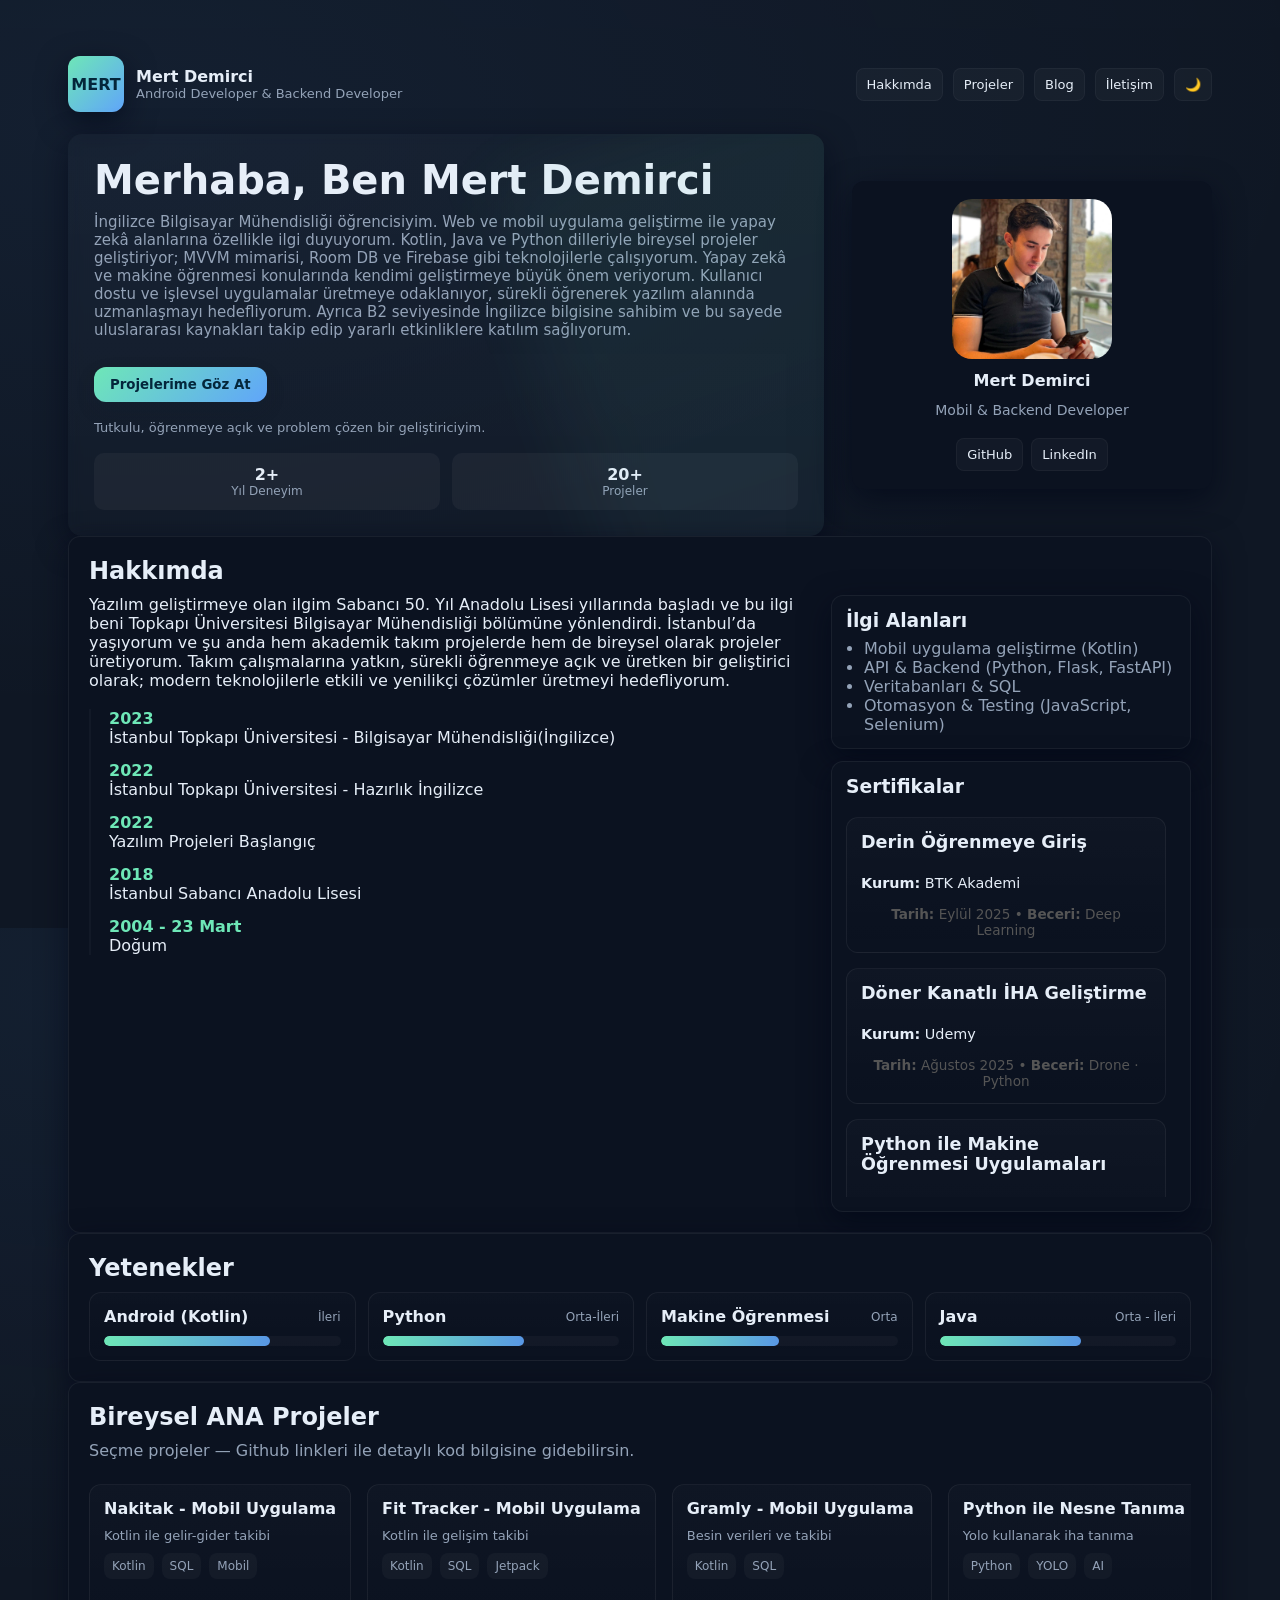
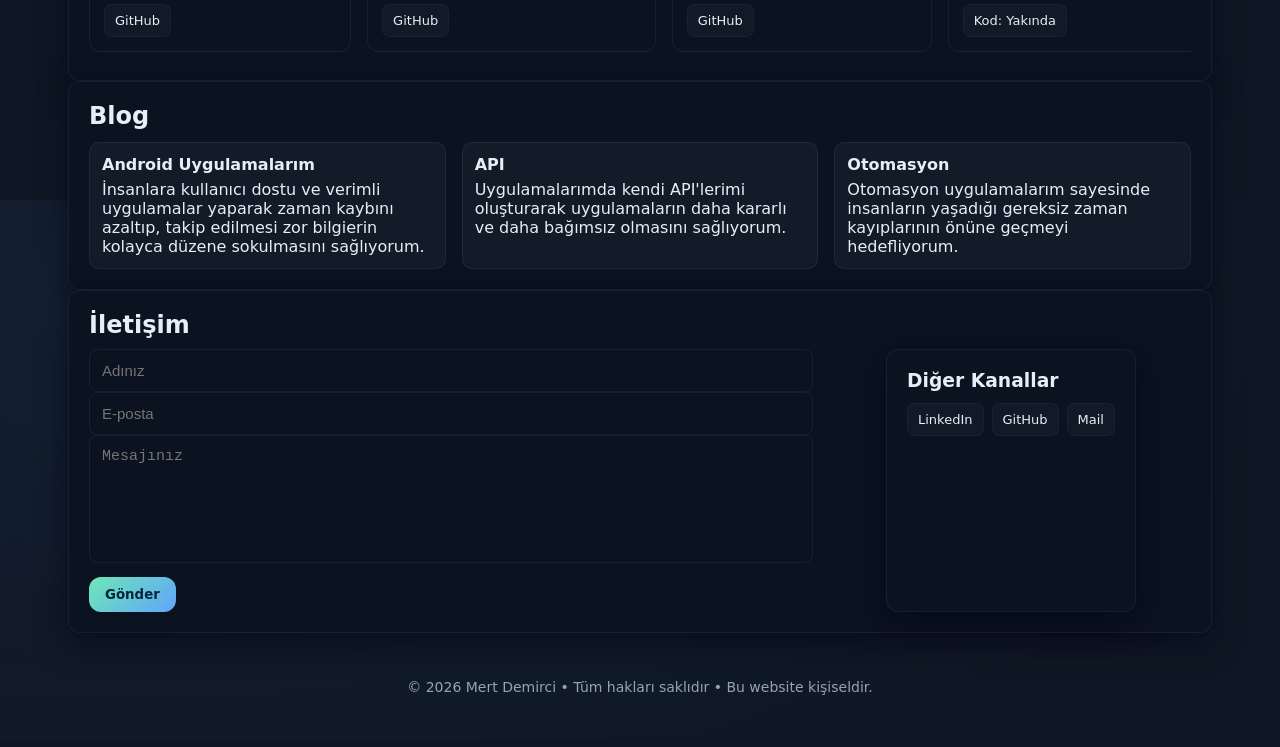
==== index.html @ 6f5e20ab "Personal Website Personal portfolio website of Mert Demirci." ====
<!doctype html>
<html lang="tr">
<head>
  <meta charset="utf-8" />
  <meta name="viewport" content="width=device-width, initial-scale=1" />
  <title>Mert Demirci — Kişisel Web Sitesi</title>
  <meta name="description" />
  <link rel="stylesheet" href="style.css">
</head>
<body>
  <div class="wrap reveal">

    <header class="reveal">
      <div class="brand">
        <div class="logo">MERT</div>
        <div>
          <div style="font-weight:700">Mert Demirci
          </div>
          <div style="font-size:13px;color:var(--muted)">Android Developer & Backend Developer</div>
        </div>
      </div>

      <nav>
        <button onclick="location.href='#hero-card'" class="nav-btn">Hakkımda</button>
        <button onclick="location.href='#projects'" class="nav-btn">Projeler</button>
        <button onclick="location.href='#blog'" class="nav-btn">Blog</button>
        <button onclick="location.href='#contact'" class="nav-btn">İletişim</button>
        <button id="darkToggle" class="nav-btn">🌙</button>
      </nav>
    </header>

    <!-- HERO -->
    <div class="hero reveal">
      <div class="hero-card">
        <div class="intro">
          <h1>Merhaba, Ben Mert Demirci</h1>
          <p>İngilizce Bilgisayar Mühendisliği öğrencisiyim. Web ve mobil uygulama geliştirme ile yapay zekâ alanlarına özellikle ilgi duyuyorum. Kotlin, Java ve Python dilleriyle bireysel projeler geliştiriyor; MVVM mimarisi, Room DB ve Firebase gibi teknolojilerle çalışıyorum. Yapay zekâ ve makine öğrenmesi konularında kendimi geliştirmeye büyük önem veriyorum. Kullanıcı dostu ve işlevsel uygulamalar üretmeye odaklanıyor, sürekli öğrenerek yazılım alanında uzmanlaşmayı hedefliyorum. Ayrıca B2 seviyesinde İngilizce bilgisine sahibim ve bu sayede uluslararası kaynakları takip edip yararlı etkinliklere katılım sağlıyorum.</p>
          <div class="cta-row">
            <button onclick="location.href='#projects'" class="btn-primary" >Projelerime Göz At</button>
          </div>

          <div style="margin-top:18px;color:var(--muted);font-size:13px">
            Tutkulu, öğrenmeye açık ve problem çözen bir geliştiriciyim.
          </div>
        </div>

        <!-- Quick info cards -->
        <div style="display:flex;gap:12px;margin-top:18px;flex-wrap:wrap">
          <div style="flex:1;min-width:120px;padding:12px;border-radius:10px;background:var(--glass);text-align:center">
            <div style="font-weight:700">2+</div>
            <div style="font-size:12px;color:var(--muted)">Yıl Deneyim</div>
          </div>
          <div style="flex:1;min-width:120px;padding:12px;border-radius:10px;background:var(--glass);text-align:center">
            <div style="font-weight:700">20+</div>
            <div style="font-size:12px;color:var(--muted)">Projeler</div>
          </div>
        </div>

      </div>


      <aside class="profile reveal">
        <div class="foto">
        <img src="[data-uri]" alt="" class="avatar">
        </div>
        <div style="font-weight:700">Mert Demirci</div>
        <div class="meta">Mobil & Backend Developer</div>
        <div style="display:flex;gap:8px;margin-top:8px">
          <a href="https://github.com/mertdemirci04" class="nav-btn">GitHub</a>
          <a href="https://www.linkedin.com/in/mertdemirci04/" class="nav-btn">LinkedIn</a>
        </div>
      </aside>
    </div>

    <!-- ABOUT -->
    <section id="about" class="card reveal">
      <h2>Hakkımda</h2>
      <div class="about-grid">
        <div class="reveal">
          <p>Yazılım geliştirmeye olan ilgim Sabancı 50. Yıl Anadolu Lisesi yıllarında başladı ve bu ilgi beni Topkapı Üniversitesi Bilgisayar Mühendisliği bölümüne yönlendirdi. İstanbul’da yaşıyorum ve şu anda hem akademik takım projelerde hem de bireysel olarak projeler üretiyorum. Takım çalışmalarına yatkın, sürekli öğrenmeye açık ve üretken bir geliştirici olarak; modern teknolojilerle etkili ve yenilikçi çözümler üretmeyi hedefliyorum.</p>
          <br>
          <div class="timeline reveal" aria-hidden="true">
            <div class="item"><div class="year">2023</div><div>İstanbul Topkapı Üniversitesi - Bilgisayar Mühendisliği(İngilizce)</div></div>
            <div class="item"><div class="year">2022</div><div>İstanbul Topkapı Üniversitesi - Hazırlık İngilizce</div></div>
            <div class="item"><div class="year">2022</div><div>Yazılım Projeleri Başlangıç</div></div>
            <div class="item"><div class="year">2018</div><div>İstanbul Sabancı Anadolu Lisesi</div></div>
            <div class="item"><div class="year">2004 - 23 Mart</div><div>Doğum</div></div>
          </div>
        </div>

        <div class="reveal">
          <div class="card reveal" style="padding:14px">
            <h3>İlgi Alanları</h3>
            <ul style="color:var(--muted);margin:8px 0 0 18px">
              <li>Mobil uygulama geliştirme (Kotlin)</li>
              <li>API & Backend (Python, Flask, FastAPI)</li>
              <li>Veritabanları & SQL</li>
              <li>Otomasyon & Testing (JavaScript, Selenium)</li>
            </ul>
          </div>

          <div style="height:12px"></div>

          <div class="card reveal" style="padding:14px">
            <h3>Sertifikalar</h3>

            <div class="cert-grid" id="certGrid" aria-live="polite">
              <!-- Certificates-->
              <article class="cert reveal" tabindex="0">
                <h4>Derin Öğrenmeye Giriş</h4>
                <p><strong>Kurum:</strong> BTK Akademi</p>
                <div class="meta"><strong>Tarih:</strong> Eylül 2025 • <strong>Beceri:</strong> Deep Learning</div>
              </article>

              <article class="cert reveal" tabindex="0">
                <h4>Döner Kanatlı İHA Geliştirme</h4>
                <p><strong>Kurum:</strong> Udemy</p>
                <div class="meta"><strong>Tarih:</strong> Ağustos 2025 • <strong>Beceri:</strong> Drone · Python</div>
              </article>

              <article class="cert reveal" tabindex="0">
                <h4>Python ile Makine Öğrenmesi Uygulamaları</h4>
                <p><strong>Kurum:</strong> BTK Akademi</p>
                <div class="meta"><strong>Tarih:</strong> Ağustos 2025 • <strong>Beceri:</strong> Makine Öğrenimi</div>
              </article>

              <article class="cert reveal" tabindex="0">
                <h4>RNN - Yinelemeli Sinir Ağları</h4>
                <p><strong>Kurum:</strong> BTK Akademi</p>
                <div class="meta"><strong>Tarih:</strong> Ağustos 2025 • <strong>Beceri:</strong> Deep Learning</div>
              </article>

              <article class="cert reveal" tabindex="0">
                <h4>Kotlin ile Mobil Programlama İleri</h4>
                <p><strong>Kurum:</strong> BTK Akademi</p>
                <div class="meta"><strong>Tarih:</strong> Ağustos 2024</div>
              </article>

              <article class="cert reveal" tabindex="0">
                <h4>Kotlin ile Mobil Programlamaya Giriş</h4>
                <p><strong>Kurum:</strong> BTK Akademi</p>
                <div class="meta"><strong>Tarih:</strong> Temmuz 2024</div>
              </article>

              <article class="cert reveal" tabindex="0">
                <h4>Kotlin - Android Uygulama Geliştirme Temelleri</h4>
                <p><strong>Kurum:</strong> BTK Akademi</p>
                <div class="meta">Sınavı başarıyla tamamladım.</div>
              </article>

              <article class="cert reveal" tabindex="0">
                <h4>JAVA Programming</h4>
                <p><strong>Kurum:</strong> BTK Akademi</p>
                <div class="meta"><strong>Tarih:</strong> Haziran 2024 • Puan: 95</div>
              </article>

              <article class="cert reveal" tabindex="0">
                <h4>Career Planning</h4>
                <p><strong>Kurum:</strong> YTNK</p>
                <div class="meta"><strong>Tarih:</strong> Mart 2024</div>
              </article>

              <article class="cert reveal" tabindex="0">
                <h4>English Certificate</h4>
                <p><strong>Kurum:</strong> BTK Akademi</p>
                <div class="meta"><strong>Tarih:</strong> Temmuz 2023</div>
              </article>

              <article class="cert reveal" tabindex="0">
                <h4>Front End Development - HTML</h4>
                <p><strong>Kurum:</strong> Great Learning</p>
                <div class="meta"><strong>Tarih:</strong> Haziran 2023</div>
              </article>

              <article class="cert reveal" tabindex="0">
                <h4>Responsive Web Design</h4>
                <p><strong>Kurum:</strong> freeCodeCamp</p>
                <div class="meta"><strong>Tarih:</strong> Şubat 2023</div>
              </article>

            </div>
          </div>
        </div>
      </div>
    </section>

    <!-- SKILLS -->
    <section id="skills" class="card reveal">
      <h2>Yetenekler</h2>
      <div class="skills">
        <div class="skill reveal">
          <div style="display:flex;justify-content:space-between;align-items:center"><strong>Android (Kotlin)</strong><span style="font-size:12px;color:var(--muted)">İleri</span></div>
          <div class="bar"><div class="progress" style="width:70%"></div></div>
        </div>
        <div class="skill reveal">
          <div style="display:flex;justify-content:space-between;align-items:center"><strong>Python</strong><span style="font-size:12px;color:var(--muted)">Orta-İleri</span></div>
          <div class="bar"><div class="progress" style="width:60%"></div></div>
        </div>
         <div class="skill reveal">
          <div style="display:flex;justify-content:space-between;align-items:center"><strong>Makine Öğrenmesi</strong><span style="font-size:12px;color:var(--muted)">Orta</span></div>
          <div class="bar"><div class="progress" style="width:50%"></div></div>
        </div>
        <div class="skill reveal">
          <div style="display:flex;justify-content:space-between;align-items:center"><strong>Java</strong><span style="font-size:12px;color:var(--muted)">Orta - İleri</span></div>
          <div class="bar"><div class="progress" style="width:60%"></div></div>
        </div>
      </div>
    </section>

    <!-- PROJECTS -->
<section id="projects" class="card reveal" aria-label="Bireysel projeler">
  <h2>Bireysel ANA Projeler</h2>
  <p style="color:var(--muted)">Seçme projeler — Github linkleri ile detaylı kod bilgisine gidebilirsin.</p>

  <div class="marquee" aria-hidden="false">
    <div class="projects-track reveal">
      <!-- 1. set -->
      <div class="project reveal active">
        <div style="font-weight:700">Nakitak - Mobil Uygulama</div>
        <div style="font-size:13px;color:var(--muted)">Kotlin ile gelir-gider takibi</div>
        <div class="tags"><span class="tag">Kotlin</span><span class="tag">SQL</span><span class="tag">Mobil</span></div>
        <div style="margin-top:auto;display:flex;gap:8px">
          <a class="nav-btn" href="https://github.com/mertdemirci04/Nakitat" target="_blank" rel="noopener">GitHub</a>
        </div>
      </div>

      <div class="project reveal active">
        <div style="font-weight:700">Fit Tracker - Mobil Uygulama</div>
        <div style="font-size:13px;color:var(--muted)">Kotlin ile gelişim takibi</div>
        <div class="tags"><span class="tag">Kotlin</span><span class="tag">SQL</span><span class="tag">Jetpack</span></div>
        <div style="margin-top:auto;display:flex;gap:8px">
          <a class="nav-btn" href="https://github.com/mertdemirci04/FitTracker" target="_blank" rel="noopener">GitHub</a>
        </div>
      </div>

      <div class="project reveal active">
        <div style="font-weight:700">Gramly - Mobil Uygulama</div>
        <div style="font-size:13px;color:var(--muted)">Besin verileri ve takibi</div>
        <div class="tags"><span class="tag">Kotlin</span><span class="tag">SQL</span></div>
        <div style="margin-top:auto;display:flex;gap:8px">
          <a class="nav-btn" href="https://github.com/mertdemirci04/Gramly" target="_blank" rel="noopener">GitHub</a>
        </div>
      </div>

      <div class="project reveal active">
        <div style="font-weight:700">Python ile Nesne Tanıma</div>
        <div style="font-size:13px;color:var(--muted)">Yolo kullanarak iha tanıma</div>
        <div class="tags"><span class="tag">Python</span><span class="tag">YOLO</span><span class="tag">AI</span></div>
        <div style="margin-top:auto;display:flex;gap:8px">
          <a class="nav-btn" href="#" target="_blank" rel="noopener" aria-disabled="true">Kod: Yakında</a>
        </div>
      </div>

      <div class="project reveal active">
        <div style="font-weight:700">Spor İstanbul Otomasyonu</div>
        <div style="font-size:13px;color:var(--muted)">Tampermonkey ile otomatik seans</div>
        <div class="tags"><span class="tag">JavaScript</span><span class="tag">API</span><span class="tag">Automate</span></div>
        <div style="margin-top:auto;display:flex;gap:8px">
          <a class="nav-btn" href="https://github.com/mertdemirci04/OtoRezervationSporIstanbul" target="_blank" rel="noopener">GitHub</a>
        </div>
      </div>

      <div class="project reveal active">
        <div style="font-weight:700">Website Clone</div>
        <div style="font-size:13px;color:var(--muted)">HTML, CSS, JavaScript ile birebir website oluşturma</div>
        <div class="tags"><span class="tag">HTML</span><span class="tag">CSS</span><span class="tag">JavaScript</span></div>
        <div style="margin-top:auto;display:flex;gap:8px">
          <a class="nav-btn" href="#" target="_blank" rel="noopener" aria-disabled="true">GitHub</a>
        </div>
      </div>

      <!-- 2. set (aynı içerik tekrar) -->
      <div class="project reveal active">
        <div style="font-weight:700">Nakitak - Mobil Uygulama</div>
        <div style="font-size:13px;color:var(--muted)">Kotlin ile gelir-gider takibi</div>
        <div class="tags"><span class="tag">Kotlin</span><span class="tag">SQL</span><span class="tag">Mobil</span></div>
        <div style="margin-top:auto;display:flex;gap:8px">
          <a class="nav-btn" href="https://github.com/mertdemirci04/Nakitat" target="_blank" rel="noopener">GitHub</a>
        </div>
      </div>
      <div class="project reveal active">
        <div style="font-weight:700">Fit Tracker - Mobil Uygulama</div>
        <div style="font-size:13px;color:var(--muted)">Kotlin ile gelişim takibi</div>
        <div class="tags"><span class="tag">Kotlin</span><span class="tag">SQL</span><span class="tag">Jetpack</span></div>
        <div style="margin-top:auto;display:flex;gap:8px">
          <a class="nav-btn" href="https://github.com/mertdemirci04/FitTracker" target="_blank" rel="noopener">GitHub</a>
        </div>
      </div>
      <div class="project reveal active">
        <div style="font-weight:700">Gramly - Mobil Uygulama</div>
        <div style="font-size:13px;color:var(--muted)">Besin verileri ve takibi</div>
        <div class="tags"><span class="tag">Kotlin</span><span class="tag">SQL</span></div>
        <div style="margin-top:auto;display:flex;gap:8px">
          <a class="nav-btn" href="https://github.com/mertdemirci04/Gramly" target="_blank" rel="noopener">GitHub</a>
        </div>
      </div>
      <div class="project reveal active">
        <div style="font-weight:700">Python ile Nesne Tanıma</div>
        <div style="font-size:13px;color:var(--muted)">Yolo kullanarak iha tanıma</div>
        <div class="tags"><span class="tag">Python</span><span class="tag">YOLO</span><span class="tag">AI</span></div>
        <div style="margin-top:auto;display:flex;gap:8px">
          <a class="nav-btn" href="#" target="_blank" rel="noopener" aria-disabled="true">Kod: Yakında</a>
        </div>
      </div>
      <div class="project reveal active">
        <div style="font-weight:700">Spor İstanbul Otomasyonu</div>
        <div style="font-size:13px;color:var(--muted)">Tampermonkey ile otomatik seans</div>
        <div class="tags"><span class="tag">JavaScript</span><span class="tag">API</span><span class="tag">Automate</span></div>
        <div style="margin-top:auto;display:flex;gap:8px">
          <a class="nav-btn" href="https://github.com/mertdemirci04/OtoRezervationSporIstanbul" target="_blank" rel="noopener">GitHub</a>
        </div>
      </div>
      <div class="project reveal active">
        <div style="font-weight:700">Website Clone</div>
        <div style="font-size:13px;color:var(--muted)">HTML, CSS, JavaScript ile birebir website oluşturma</div>
        <div class="tags"><span class="tag">HTML</span><span class="tag">CSS</span><span class="tag">JavaScript</span></div>
        <div style="margin-top:auto;display:flex;gap:8px">
          <a class="nav-btn" href="#" target="_blank" rel="noopener" aria-disabled="true">GitHub</a>
        </div>
      </div>
    </div>
  </div>
</section>



    <!-- BLOG (placeholder) -->
        <section id="blog" class="card reveal">
          <h2>Blog</h2>
          <div class="blog">
            <div class="reveal">
              <strong>Android Uygulamalarım</strong>
              <div class="desc">İnsanlara kullanıcı dostu ve verimli uygulamalar yaparak zaman kaybını azaltıp, takip edilmesi zor bilgierin kolayca düzene sokulmasını sağlıyorum.</div>
            </div>
            <div class="reveal">
              <strong>API</strong>
              <div class="desc">Uygulamalarımda kendi API'lerimi oluşturarak uygulamaların daha kararlı ve daha bağımsız olmasını sağlıyorum.</div>
            </div>
            <div class="">
              <strong>Otomasyon</strong>
              <div class="desc">Otomasyon uygulamalarım sayesinde insanların yaşadığı gereksiz zaman kayıplarının önüne geçmeyi hedefliyorum.</div>
            </div>
          </div>
      </section>


    <!-- CONTACT -->
    <section id="contact" class="card reveal">
      <h2>İletişim</h2>
      <div class="contact-grid">
        <form action="https://formspree.io/f/xyznnoqy" method="POST" class="reveal">
          <input name="ad" placeholder="Adınız" required />
          <input name="email" placeholder="E-posta" type="email" required />
          <textarea name="mesaj" placeholder="Mesajınız" rows="6" required></textarea>
          <button class="btn-primary" type="submit">Gönder</button>
        </form>

        <aside class="card reveal">
          <h3>Diğer Kanallar</h3>
          <div style="display:flex;gap:8px;margin-top:12px">
            <a class="nav-btn" target="_blank" href="https://www.linkedin.com/in/mertdemirci04/">LinkedIn</a>
            <a class="nav-btn" target="_blank" href="https://github.com/mertdemirci04">GitHub</a>
            <a class="nav-btn" target="_blank" href="mailto:mertdemirci@gmail.com">Mail</a>
          </div>
        </aside>
      </div>
    </section>


    <!-- FOOTER -->
    <footer class="reveal">
      © <span id="year"></span> Mert Demirci • Tüm hakları saklıdır • Bu website kişiseldir.
    </footer>

  </div>

</body>

<script src="main.js"></script>
</html>
---- style.css ----
:root{
      --bg:#0f1724;
      --card:#0b1220;
      --muted:#94a3b8;
      --accent:#6ee7b7;
      --glass: rgba(255,255,255,0.04);
      --max-width:1200px;
      --radius:14px;
      --gradient: linear-gradient(135deg,#6ee7b7 0%, #60a5fa 100%);
      --glass-border: rgba(255,255,255,0.06);
      --text:#e6eef8;
      --shadow: 0 10px 30px rgba(2,6,23,0.6);
      color-scheme: dark;
    }

    :root[data-theme="light"]{
      --bg: #f7fafc;
      --card: #ffffff;
      --muted: #475569;
      --text: #0b1220;
      --glass: rgba(2,6,23,0.03);
      --glass-border: rgba(2,6,23,0.06);
      --shadow: 0 8px 24px rgba(12,18,32,0.06);
    }

    *{box-sizing:border-box;margin:0;padding:0}
    html,body{height:100%;font-family:Inter, system-ui, -apple-system,'Segoe UI',Roboto,'Helvetica Neue',Arial;background:
      radial-gradient(1200px 600px at 10% 10%, rgba(96,165,250,0.06), transparent), var(--bg); color:var(--text); -webkit-font-smoothing:antialiased; scroll-behavior:smooth}
    a{color:inherit;text-decoration:none}
    button{font-family:inherit}

    /* Container */
    .wrap{max-width:var(--max-width);margin:28px auto;padding:clamp(14px,3vw,28px);}

    /* Header */
    header{display:flex;align-items:center;justify-content:space-between;gap:16px;flex-wrap:wrap}
    .brand{display:flex;align-items:center;gap:12px}
    .logo{width:56px;height:56px;border-radius:12px;background:var(--gradient);display:grid;place-items:center;font-weight:800;color:#04263b;box-shadow:var(--shadow)}
    .brand .info{line-height:1}
    .brand .info .name{font-weight:700}
    nav{display:flex;gap:10px;align-items:center;flex-wrap:wrap}
    .nav-btn{background:transparent;border:1px solid var(--glass-border);padding:8px 12px;border-radius:10px;cursor:pointer;color:var(--muted);transition:all .18s ease;font-size:14px}
    .nav-btn:hover{transform:translateY(-3px);box-shadow:var(--shadow)}
    .primary-ghost{background:transparent;border:1px solid rgba(255,255,255,0.02);color:var(--text)}

    /* Hero */
    .hero{display:grid;grid-template-columns:1fr 360px;gap:28px;align-items:center;margin-top:22px}
    .hero-card{padding:26px;border-radius:var(--radius);background:linear-gradient(180deg, rgba(255,255,255,0.02), rgba(255,255,255,0.01));backdrop-filter:blur(6px);box-shadow:var(--shadow);position:relative;overflow:hidden}
    /* soft glow */
    .hero-card::after{content:"";position:absolute;right:-30%;top:-10%;width:60%;height:200%;background:linear-gradient(180deg,rgba(110,231,183,0.07),rgba(96,165,250,0.05));transform:rotate(-18deg);filter:blur(36px);pointer-events:none;opacity:.9}
    .intro h1{margin:0;font-size:clamp(26px,4vw,40px);line-height:1.03}
    .intro p{color:var(--muted);margin-top:12px;font-size:15px}
    .cta-row{margin-top:18px;display:flex;gap:12px;flex-wrap:wrap}
    .btn-primary{background:var(--gradient);padding:10px 16px;border-radius:12px;border:none;color:#04263b;font-weight:700;cursor:pointer;box-shadow:0 8px 20px rgba(6,30,50,0.12)}
    .btn-ghost{background:transparent;
      border:1px solid var(--glass-border);
      padding:10px 14px;
      border-radius:12px;
      color:var(--muted);
      cursor: pointer;
    }

    /* Quick cards */
    .quick-row{display:flex;gap:12px;margin-top:18px;flex-wrap:wrap}
    .quick{flex:1;min-width:120px;padding:12px;border-radius:10px;background:var(--glass);text-align:center;border:1px solid var(--glass-border)}

    /* Profile aside */
    .profile{display:flex;flex-direction:column;align-items:center;gap:12px;padding:18px;border-radius:12px;background:var(--card);box-shadow:var(--shadow)}
    .avatar{width:160px;height:160px;border-radius:20px;background:linear-gradient(180deg,#0b1220,#061028);display:grid;place-items:center;font-size:28px;color:var(--muted)}
    .meta{color:var(--muted);font-size:14px;text-align:center}

    /* Sections & cards */
    section{margin-top:28px}
    .card{background:var(--card);
      padding:20px;
      border-radius:12px;
      box-shadow:var(--shadow);
      border:1px solid var(--glass-border);
      margin: 0 auto;
    }
    h2{margin-bottom:10px}

    .about-grid{display:grid;grid-template-columns:1fr 360px;gap:20px}
    .timeline{border-left:2px solid rgba(255,255,255,0.03);padding-left:18px}
    .timeline .item{margin-bottom:14px}
    .timeline .year{font-weight:700;color:var(--accent)}

    /* Skills */
    .skills{display:flex;flex-wrap:wrap;gap:12px}
    .skill{flex:1 1 220px;padding:14px;border-radius:12px;background:linear-gradient(180deg, rgba(255,255,255,0.01), transparent);border:1px solid var(--glass-border)}
    .skill .bar{height:10px;background:rgba(255,255,255,0.03);border-radius:10px;margin-top:10px;overflow:hidden}
    .skill .progress{height:100%;border-radius:10px;background:linear-gradient(90deg, rgba(110,231,183,1), rgba(96,165,250,0.9));transition:width 900ms cubic-bezier(.2,.9,.2,1)}



/* MARQUEE */
.marquee {
  overflow: hidden;
  width: 100%;
  margin-top: 16px;
  position: relative;
  contain: layout paint; /* 💡 Mobil render hatalarını azaltır */
}

.projects-track {
  display: flex;
  gap: 16px;
  align-items: stretch;
  padding: 8px 0;
  width: max-content;
  will-change: transform;
  animation: scroll-left 25s linear infinite;
  animation-play-state: running;
  transform: translate3d(0, 0, 0); /* 💡 Donanım hızlandırma */
  backface-visibility: hidden;     /* 💡 GPU clipping önleme */
}

.project {
  flex: 0 0 auto;
  min-width: 260px;
  max-width: 320px;
  display: flex;
  flex-direction: column;
  gap: 10px;
  padding: 14px;
  border-radius: 12px;
  background: linear-gradient(180deg, rgba(255,255,255,0.02), transparent);
  border: 1px solid var(--glass-border);
  transition: transform .18s, box-shadow .18s;
}
.project:hover {
  transform: translateY(-6px);
  box-shadow: 0 14px 40px rgba(2,6,23,0.35);
}

/* tags */
.tags { display:flex; gap:8px; flex-wrap:wrap; }
.tag { padding:6px 8px; border-radius:8px; background:rgba(255,255,255,0.03); font-size:12px; color:var(--muted); }

.nav-btn {
  display:inline-block;
  padding:8px 10px;
  border-radius:8px;
  background:rgba(255,255,255,0.03);
  text-decoration:none;
  font-size:13px;
  color:inherit;
  border:1px solid rgba(255,255,255,0.04);
}

.reveal:not(.active) .projects-track {
  animation-play-state: paused;
}
.reveal.active .projects-track {
  animation-play-state: running;
}
.marquee:hover .projects-track,
.marquee:active .projects-track {
  animation-play-state: paused;
}

/* Sonsuz kayma */
@keyframes scroll-left {
  0% { transform: translateX(0); }
  100% { transform: translateX(-50%); }
}

@media (prefers-reduced-motion: reduce) {
  .projects-track { animation: none; }
  .project { transition: none; }
}

    /* Blog cards */
        
    .blog {
        display: grid;
        grid-template-columns: repeat(auto-fit, minmax(240px, 1fr));
        gap: 16px;
        margin-top: 12px;
        }

        .blog > div {
          padding: 12px;
          border-radius: 10px;
          background: var(--glass);
          display: flex;
          flex-direction: column;
          gap: 6px;
          border: 1px solid var(--glass-border);
          transition: transform .18s, box-shadow .18s;
        }


    /* CONTACT */
    .contact-grid{display:grid;grid-template-columns:1fr 360px;gap:18px}
    input,textarea{background:transparent;border:1px solid var(--glass-border);padding:12px;border-radius:8px;color:var(--text);font-size:15px;resize:none;width:100%}
    .contact-aside .nav-btn{width:100%;text-align:center}

    /* CERTIFICATES GRID (new design) */
    .cert-grid {
          display: grid;
          grid-template-columns: repeat(auto-fit, minmax(250px, 1fr));
          gap: 15px;
          max-height: 400px; /* Scroll başlayacak yükseklik */
          overflow-y: auto;   /* Dikey scroll */
          padding-right: 10px; /* Scroll çubuğu için boşluk */
          padding-top: 20px;
        }
    .cert{
      background:linear-gradient(180deg, rgba(255,255,255,0.02), transparent);
      border-radius:12px;padding:14px;border:1px solid var(--glass-border);
      display:flex;flex-direction:column;gap:10px;transition:transform .22s ease, box-shadow .22s ease;
      min-height:120px;overflow:hidden;
    }
    .cert:hover {
      transform: translateY(-3px);
      box-shadow: 0 4px 10px rgba(0,0,0,0.1);
    }

    .cert h4 {
      margin: 0 0 8px 0;
      font-size: 1.1em;
    }

    .cert p {
      margin: 5px 0;
      font-size: 0.9em;
    }

    .cert .meta {
      font-size: 0.85em;
      color: #555;
    }

    .cert-grid::-webkit-scrollbar {
      width: 8px;
    }
    .cert-grid::-webkit-scrollbar-thumb {
      background-color: #888;
      border-radius: 4px;
    }
    .cert-grid::-webkit-scrollbar-thumb:hover {
      background-color: #555;
    }

    @media (max-width:900px){ .cert-grid{grid-template-columns:repeat(2,1fr)} }
    @media (max-width:560px){
      .hero{grid-template-columns:1fr}
      .about-grid{grid-template-columns:1fr} 
      .cert-grid{grid-template-columns:1fr} 
      .contact-grid{grid-template-columns:1fr} 
      nav{justify-content:center} 
      .profile{order:-1}
      .projects-track{
        animation: scroll-left 25s linear infinite;
      }   
    }

    /* footer */
    footer{margin-top:28px;padding:18px;border-radius:12px;text-align:center;color:var(--muted);font-size:14px}

    /* small UI helpers + animations */
    .hide-on-load{opacity:0;transform:translateY(10px);transition:opacity .6s ease,transform .6s ease}
    .reveal{opacity:1;transform:none}
    .fade-in{animation:fadeIn .7s ease both}
    @keyframes fadeIn{from{opacity:0;transform:translateY(8px)}to{opacity:1;transform:none}}

    .nav-btn:focus, .btn-primary:focus, a:focus {outline:2px dashed var(--accent);outline-offset:3px}
    .btn-primary{
      margin-top: 10px;
    }

.reveal {
  opacity: 0;
  transform: translateY(30px);
  transition: opacity 0.7s ease-out, transform 0.7s ease-out;
}

.reveal.active {
  opacity: 1;
  transform: translateY(0);
}
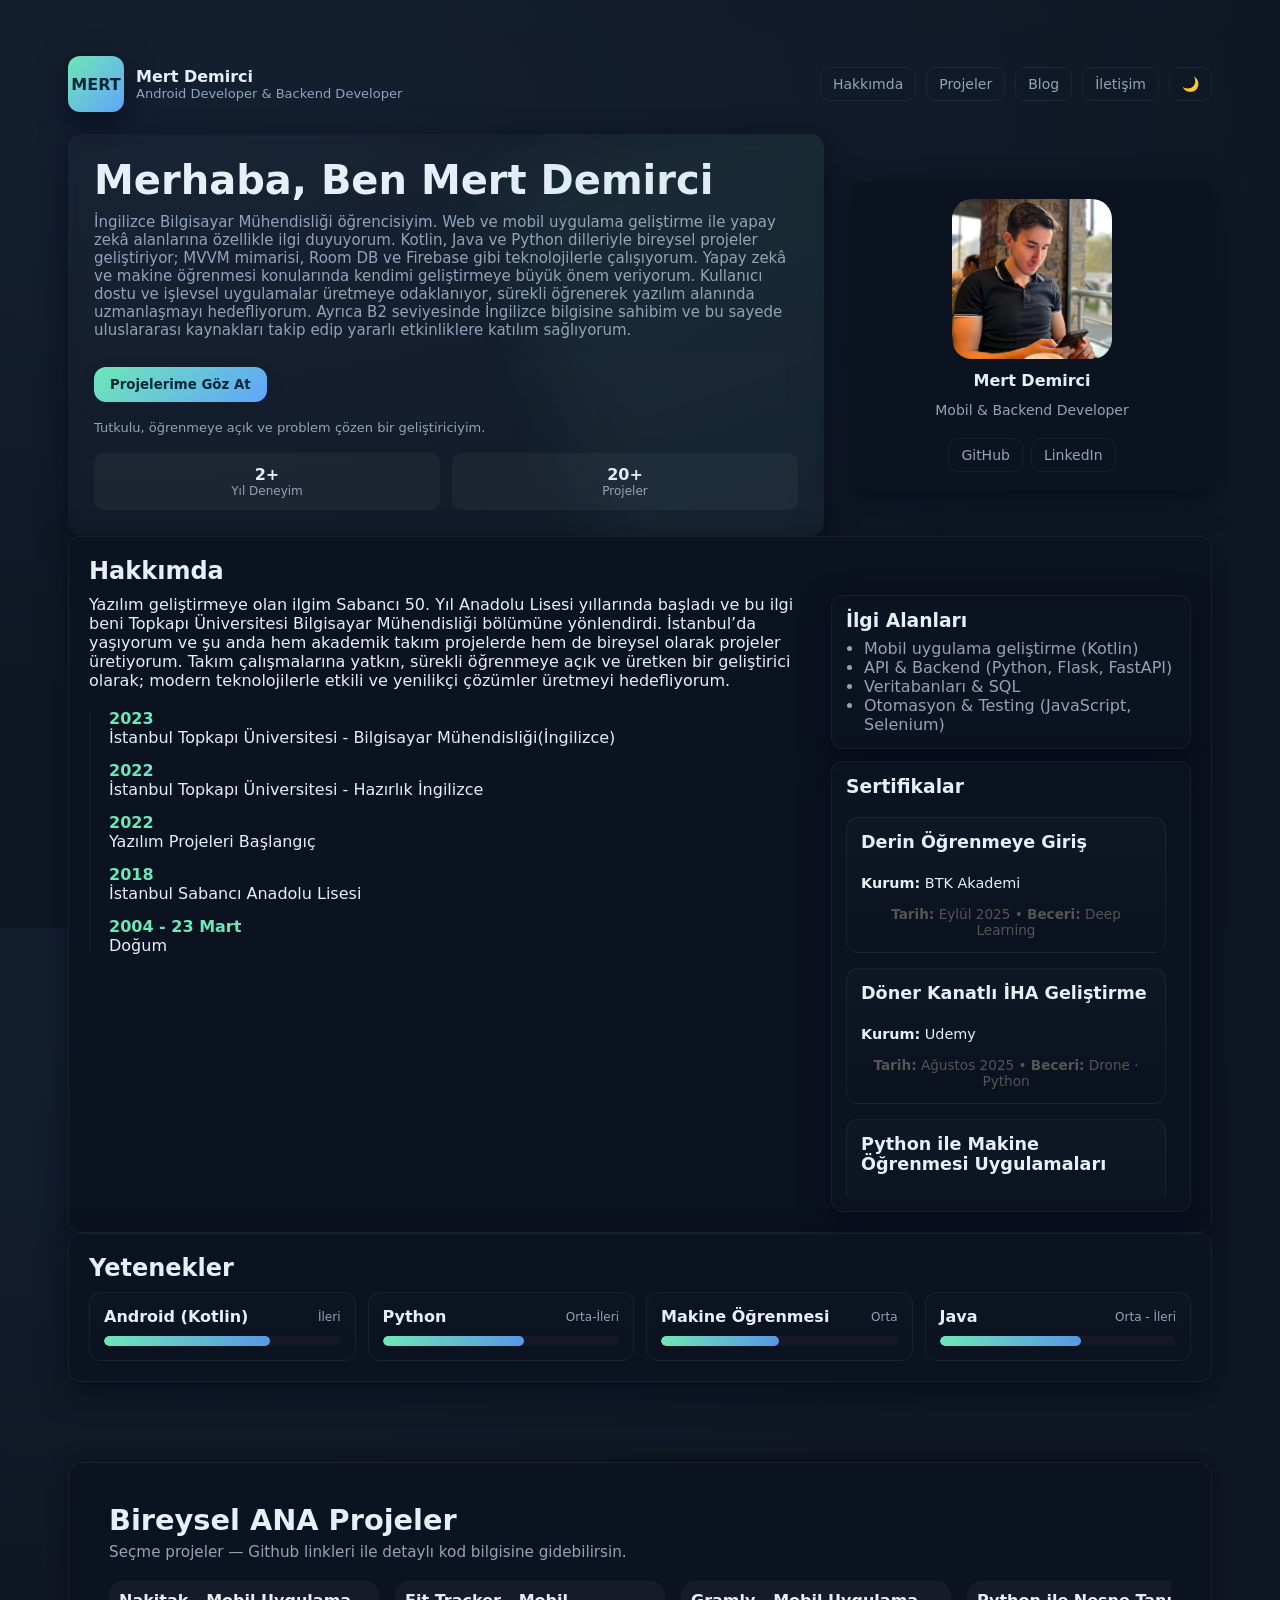
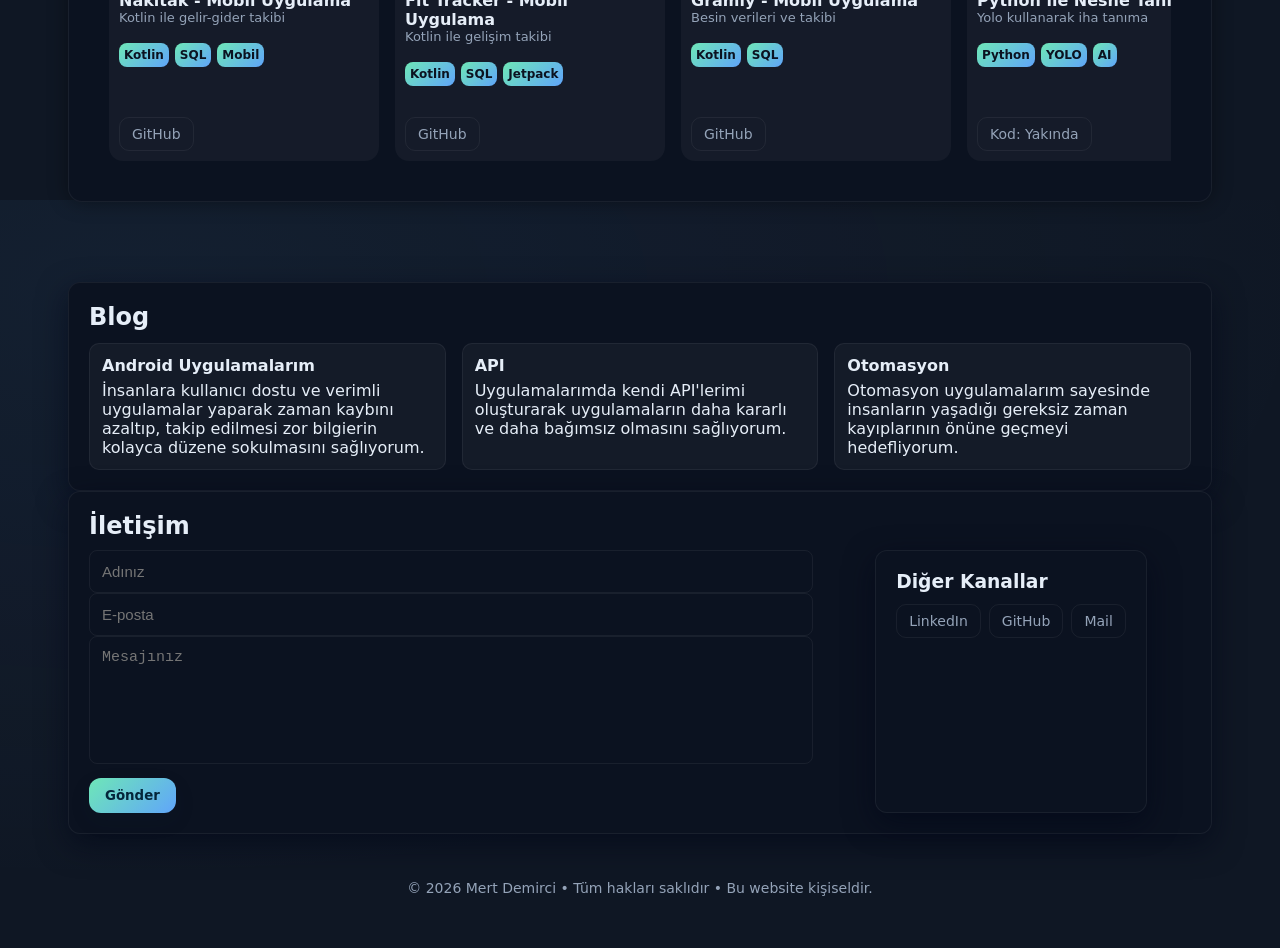
==== commit ae5906f5: "Update index.html" ====
--- a/index.html
+++ b/index.html
@@ -106,73 +106,73 @@
 
             <div class="cert-grid" id="certGrid" aria-live="polite">
               <!-- Certificates-->
-              <article class="cert reveal" tabindex="0">
+              <article class="cert reveal active" tabindex="0">
                 <h4>Derin Öğrenmeye Giriş</h4>
                 <p><strong>Kurum:</strong> BTK Akademi</p>
                 <div class="meta"><strong>Tarih:</strong> Eylül 2025 • <strong>Beceri:</strong> Deep Learning</div>
               </article>
 
-              <article class="cert reveal" tabindex="0">
+              <article class="cert reveal active" tabindex="0">
                 <h4>Döner Kanatlı İHA Geliştirme</h4>
                 <p><strong>Kurum:</strong> Udemy</p>
                 <div class="meta"><strong>Tarih:</strong> Ağustos 2025 • <strong>Beceri:</strong> Drone · Python</div>
               </article>
 
-              <article class="cert reveal" tabindex="0">
+              <article class="cert reveal active" tabindex="0">
                 <h4>Python ile Makine Öğrenmesi Uygulamaları</h4>
                 <p><strong>Kurum:</strong> BTK Akademi</p>
                 <div class="meta"><strong>Tarih:</strong> Ağustos 2025 • <strong>Beceri:</strong> Makine Öğrenimi</div>
               </article>
 
-              <article class="cert reveal" tabindex="0">
+              <article class="cert reveal active" tabindex="0">
                 <h4>RNN - Yinelemeli Sinir Ağları</h4>
                 <p><strong>Kurum:</strong> BTK Akademi</p>
                 <div class="meta"><strong>Tarih:</strong> Ağustos 2025 • <strong>Beceri:</strong> Deep Learning</div>
               </article>
 
-              <article class="cert reveal" tabindex="0">
+              <article class="cert reveal active" tabindex="0">
                 <h4>Kotlin ile Mobil Programlama İleri</h4>
                 <p><strong>Kurum:</strong> BTK Akademi</p>
                 <div class="meta"><strong>Tarih:</strong> Ağustos 2024</div>
               </article>
 
-              <article class="cert reveal" tabindex="0">
+              <article class="cert reveal active" tabindex="0">
                 <h4>Kotlin ile Mobil Programlamaya Giriş</h4>
                 <p><strong>Kurum:</strong> BTK Akademi</p>
                 <div class="meta"><strong>Tarih:</strong> Temmuz 2024</div>
               </article>
 
-              <article class="cert reveal" tabindex="0">
+              <article class="cert reveal active" tabindex="0">
                 <h4>Kotlin - Android Uygulama Geliştirme Temelleri</h4>
                 <p><strong>Kurum:</strong> BTK Akademi</p>
                 <div class="meta">Sınavı başarıyla tamamladım.</div>
               </article>
 
-              <article class="cert reveal" tabindex="0">
+              <article class="cert reveal active" tabindex="0">
                 <h4>JAVA Programming</h4>
                 <p><strong>Kurum:</strong> BTK Akademi</p>
                 <div class="meta"><strong>Tarih:</strong> Haziran 2024 • Puan: 95</div>
               </article>
 
-              <article class="cert reveal" tabindex="0">
+              <article class="cert reveal active" tabindex="0">
                 <h4>Career Planning</h4>
                 <p><strong>Kurum:</strong> YTNK</p>
                 <div class="meta"><strong>Tarih:</strong> Mart 2024</div>
               </article>
 
-              <article class="cert reveal" tabindex="0">
+              <article class="cert reveal active" tabindex="0">
                 <h4>English Certificate</h4>
                 <p><strong>Kurum:</strong> BTK Akademi</p>
                 <div class="meta"><strong>Tarih:</strong> Temmuz 2023</div>
               </article>
 
-              <article class="cert reveal" tabindex="0">
+              <article class="cert reveal active" tabindex="0">
                 <h4>Front End Development - HTML</h4>
                 <p><strong>Kurum:</strong> Great Learning</p>
                 <div class="meta"><strong>Tarih:</strong> Haziran 2023</div>
               </article>
 
-              <article class="cert reveal" tabindex="0">
+              <article class="cert reveal active" tabindex="0">
                 <h4>Responsive Web Design</h4>
                 <p><strong>Kurum:</strong> freeCodeCamp</p>
                 <div class="meta"><strong>Tarih:</strong> Şubat 2023</div>
@@ -368,7 +368,7 @@
 
 
     <!-- FOOTER -->
-    <footer class="reveal">
+    <footer class="reveal active">
       © <span id="year"></span> Mert Demirci • Tüm hakları saklıdır • Bu website kişiseldir.
     </footer>
 
--- a/style.css
+++ b/style.css
@@ -91,84 +91,110 @@
     .skill .bar{height:10px;background:rgba(255,255,255,0.03);border-radius:10px;margin-top:10px;overflow:hidden}
     .skill .progress{height:100%;border-radius:10px;background:linear-gradient(90deg, rgba(110,231,183,1), rgba(96,165,250,0.9));transition:width 900ms cubic-bezier(.2,.9,.2,1)}
 
-
-
-/* MARQUEE */
+  
+    section#projects {
+  max-width: var(--max-width);
+  margin: 80px auto;
+  padding: 40px;
+  border-radius: var(--radius);
+  background: var(--card);
+  box-shadow: 0 0 20px rgba(0,0,0,0.4);
+  overflow: hidden;
+}
+
+#projects h2 {
+  font-size: 1.8rem;
+  margin-bottom: 6px;
+}
+
+#projects p {
+  margin-bottom: 20px;
+  font-size: 0.95rem;
+}
+
+/* === Marquee === */
 .marquee {
   overflow: hidden;
+  position: relative;
   width: 100%;
-  margin-top: 16px;
-  position: relative;
-  contain: layout paint; /* 💡 Mobil render hatalarını azaltır */
 }
 
 .projects-track {
   display: flex;
-  gap: 16px;
-  align-items: stretch;
-  padding: 8px 0;
   width: max-content;
-  will-change: transform;
-  animation: scroll-left 25s linear infinite;
-  animation-play-state: running;
-  transform: translate3d(0, 0, 0); /* 💡 Donanım hızlandırma */
-  backface-visibility: hidden;     /* 💡 GPU clipping önleme */
+  animation: marquee 30s linear infinite;
 }
 
 .project {
   flex: 0 0 auto;
-  min-width: 260px;
-  max-width: 320px;
+  width: 270px;
+  min-height: 180px;
+  margin-right: 16px;
+  padding: 10px;
+  background: var(--glass);
+  border-radius: var(--radius);
   display: flex;
   flex-direction: column;
-  gap: 10px;
-  padding: 14px;
-  border-radius: 12px;
-  background: linear-gradient(180deg, rgba(255,255,255,0.02), transparent);
-  border: 1px solid var(--glass-border);
-  transition: transform .18s, box-shadow .18s;
-}
+  justify-content: space-between;
+  transition: transform 0.3s ease, opacity 0.4s ease;
+  opacity: 0;
+  transform: translateY(30px);
+}
+
+/* Hover efekti */
 .project:hover {
-  transform: translateY(-6px);
-  box-shadow: 0 14px 40px rgba(2,6,23,0.35);
-}
-
-/* tags */
-.tags { display:flex; gap:8px; flex-wrap:wrap; }
-.tag { padding:6px 8px; border-radius:8px; background:rgba(255,255,255,0.03); font-size:12px; color:var(--muted); }
-
-.nav-btn {
-  display:inline-block;
-  padding:8px 10px;
-  border-radius:8px;
-  background:rgba(255,255,255,0.03);
-  text-decoration:none;
-  font-size:13px;
-  color:inherit;
-  border:1px solid rgba(255,255,255,0.04);
-}
-
-.reveal:not(.active) .projects-track {
-  animation-play-state: paused;
-}
-.reveal.active .projects-track {
-  animation-play-state: running;
-}
-.marquee:hover .projects-track,
-.marquee:active .projects-track {
-  animation-play-state: paused;
-}
-
-/* Sonsuz kayma */
-@keyframes scroll-left {
+  transform: scale(1.03);
+  background: rgba(255,255,255,0.08);
+}
+
+/* Tag yapısı */
+.tags {
+  display: flex;
+  gap: 6px;
+  flex-wrap: wrap;
+  margin-top: 8px;
+}
+
+.tag {
+  font-size: 12px;
+  background: var(--gradient);
+  color: #0b1220;
+  padding: 5px 5px;
+  margin-top: 10px;
+  border-radius: 8px;
+  font-weight: 600;
+}
+
+/* === Reveal efekti === */
+.reveal.active {
+  opacity: 1;
+  transform: translateY(0);
+  transition-delay: 0.2s;
+}
+
+/* === Sonsuz kayma animasyonu === */
+@keyframes marquee {
   0% { transform: translateX(0); }
   100% { transform: translateX(-50%); }
 }
 
-@media (prefers-reduced-motion: reduce) {
-  .projects-track { animation: none; }
-  .project { transition: none; }
-}
+/* === Responsive === */
+@media (max-width: 768px) {
+  #projects {
+    padding: 20px;
+  }
+  .project {
+    width: 200px;
+  }
+  section#projects {
+    padding: 30px;
+  }
+  .projects-track {
+  animation: marquee 15s linear infinite;
+}
+
+}
+
 
     /* Blog cards */
         
@@ -251,9 +277,6 @@
       .contact-grid{grid-template-columns:1fr} 
       nav{justify-content:center} 
       .profile{order:-1}
-      .projects-track{
-        animation: scroll-left 25s linear infinite;
-      }   
     }
 
     /* footer */
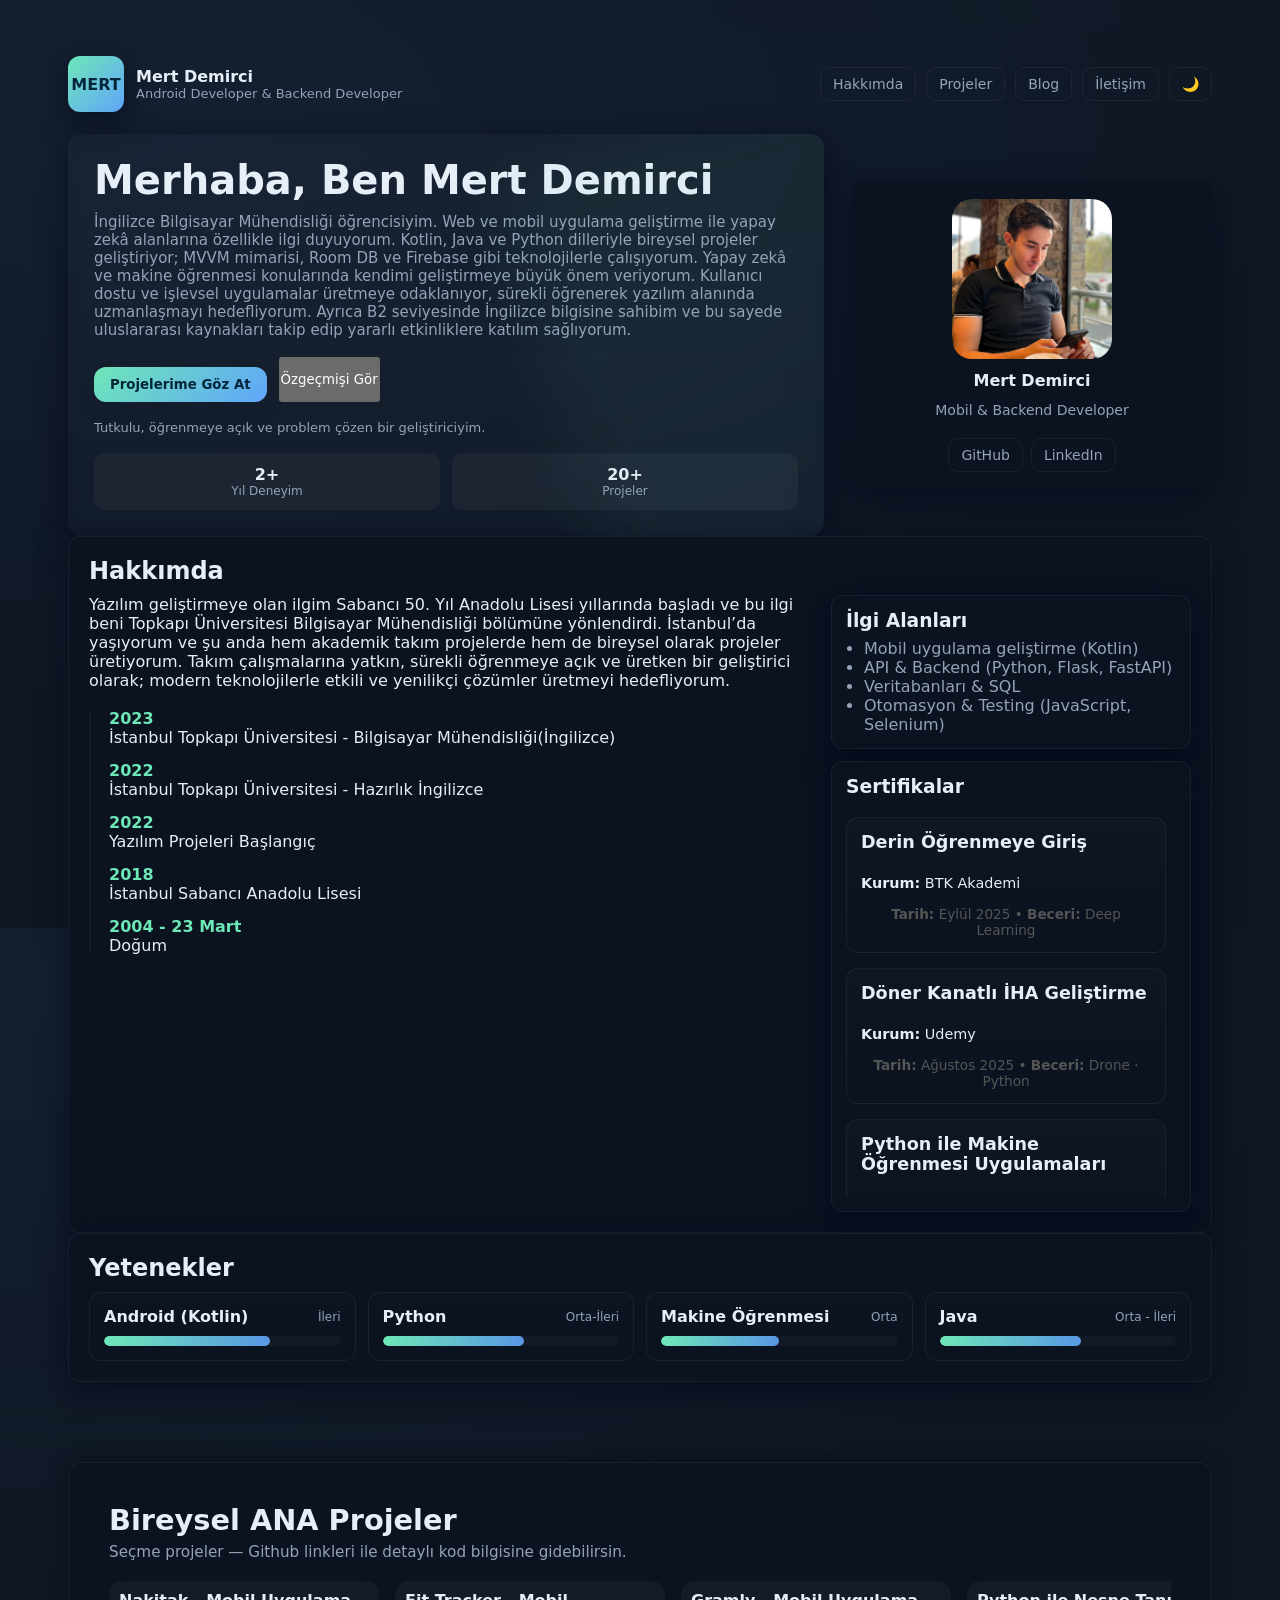
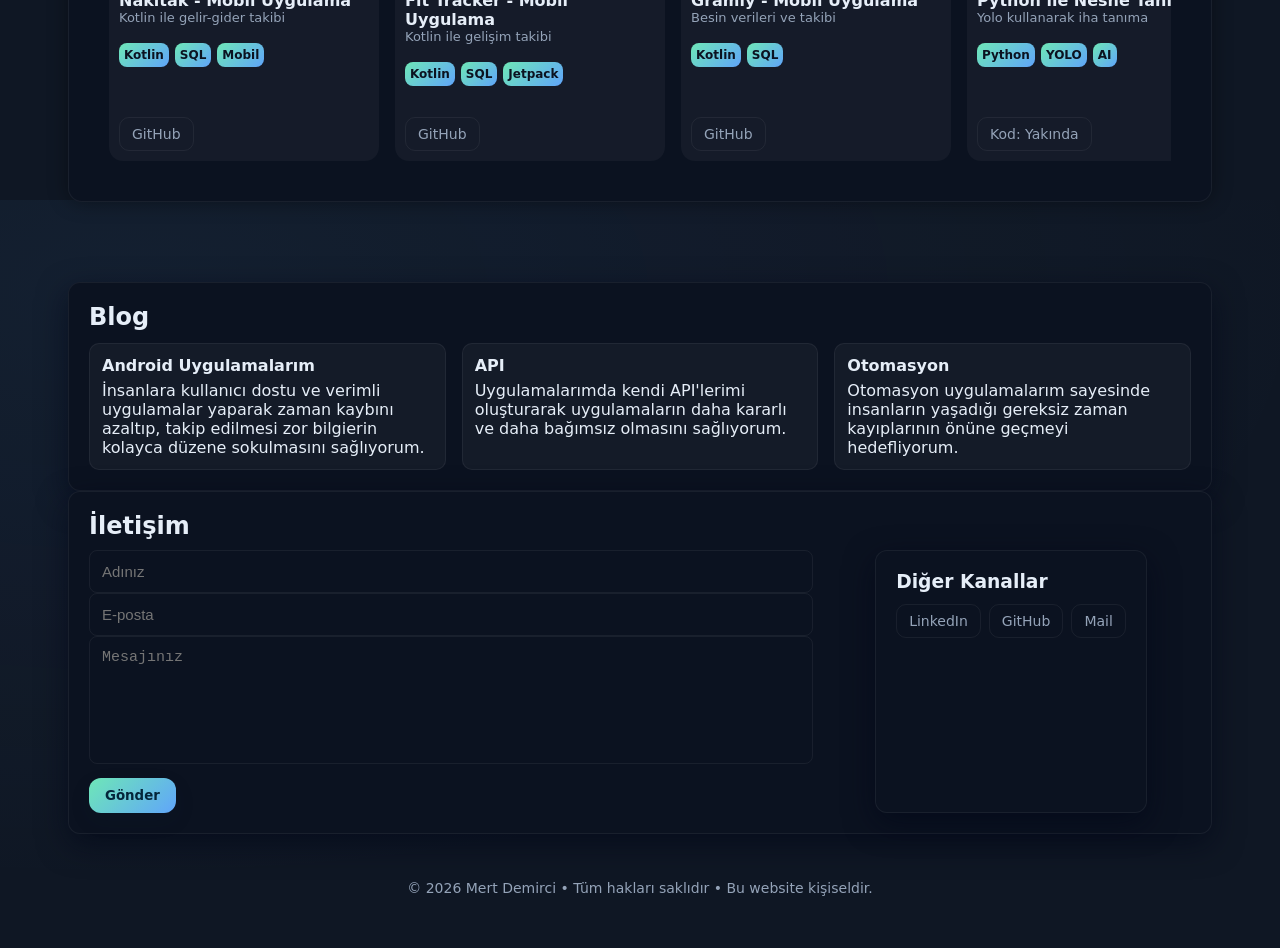
==== commit a186b880: "Update index.html" ====
--- a/index.html
+++ b/index.html
@@ -36,9 +36,9 @@
           <h1>Merhaba, Ben Mert Demirci</h1>
           <p>İngilizce Bilgisayar Mühendisliği öğrencisiyim. Web ve mobil uygulama geliştirme ile yapay zekâ alanlarına özellikle ilgi duyuyorum. Kotlin, Java ve Python dilleriyle bireysel projeler geliştiriyor; MVVM mimarisi, Room DB ve Firebase gibi teknolojilerle çalışıyorum. Yapay zekâ ve makine öğrenmesi konularında kendimi geliştirmeye büyük önem veriyorum. Kullanıcı dostu ve işlevsel uygulamalar üretmeye odaklanıyor, sürekli öğrenerek yazılım alanında uzmanlaşmayı hedefliyorum. Ayrıca B2 seviyesinde İngilizce bilgisine sahibim ve bu sayede uluslararası kaynakları takip edip yararlı etkinliklere katılım sağlıyorum.</p>
           <div class="cta-row">
-            <button onclick="location.href='#projects'" class="btn-primary" >Projelerime Göz At</button>
-          </div>
-
+            <button onclick="location.href='#projects'" class="btn-primary">Projelerime Göz At</button>
+            <button onclick="window.open('mertcv.pdf', '_blank')" class="btn-outline">Özgeçmişi Gör</button>
+          </div>
           <div style="margin-top:18px;color:var(--muted);font-size:13px">
             Tutkulu, öğrenmeye açık ve problem çözen bir geliştiriciyim.
           </div>
@@ -75,7 +75,7 @@
     <!-- ABOUT -->
     <section id="about" class="card reveal">
       <h2>Hakkımda</h2>
-      <div class="about-grid">
+      <div class="about-grid">  
         <div class="reveal">
           <p>Yazılım geliştirmeye olan ilgim Sabancı 50. Yıl Anadolu Lisesi yıllarında başladı ve bu ilgi beni Topkapı Üniversitesi Bilgisayar Mühendisliği bölümüne yönlendirdi. İstanbul’da yaşıyorum ve şu anda hem akademik takım projelerde hem de bireysel olarak projeler üretiyorum. Takım çalışmalarına yatkın, sürekli öğrenmeye açık ve üretken bir geliştirici olarak; modern teknolojilerle etkili ve yenilikçi çözümler üretmeyi hedefliyorum.</p>
           <br>
--- a/style.css
+++ b/style.css
@@ -169,7 +169,7 @@
 .reveal.active {
   opacity: 1;
   transform: translateY(0);
-  transition-delay: 0.2s;
+  transition-delay: 0.13s;
 }
 
 /* === Sonsuz kayma animasyonu === */
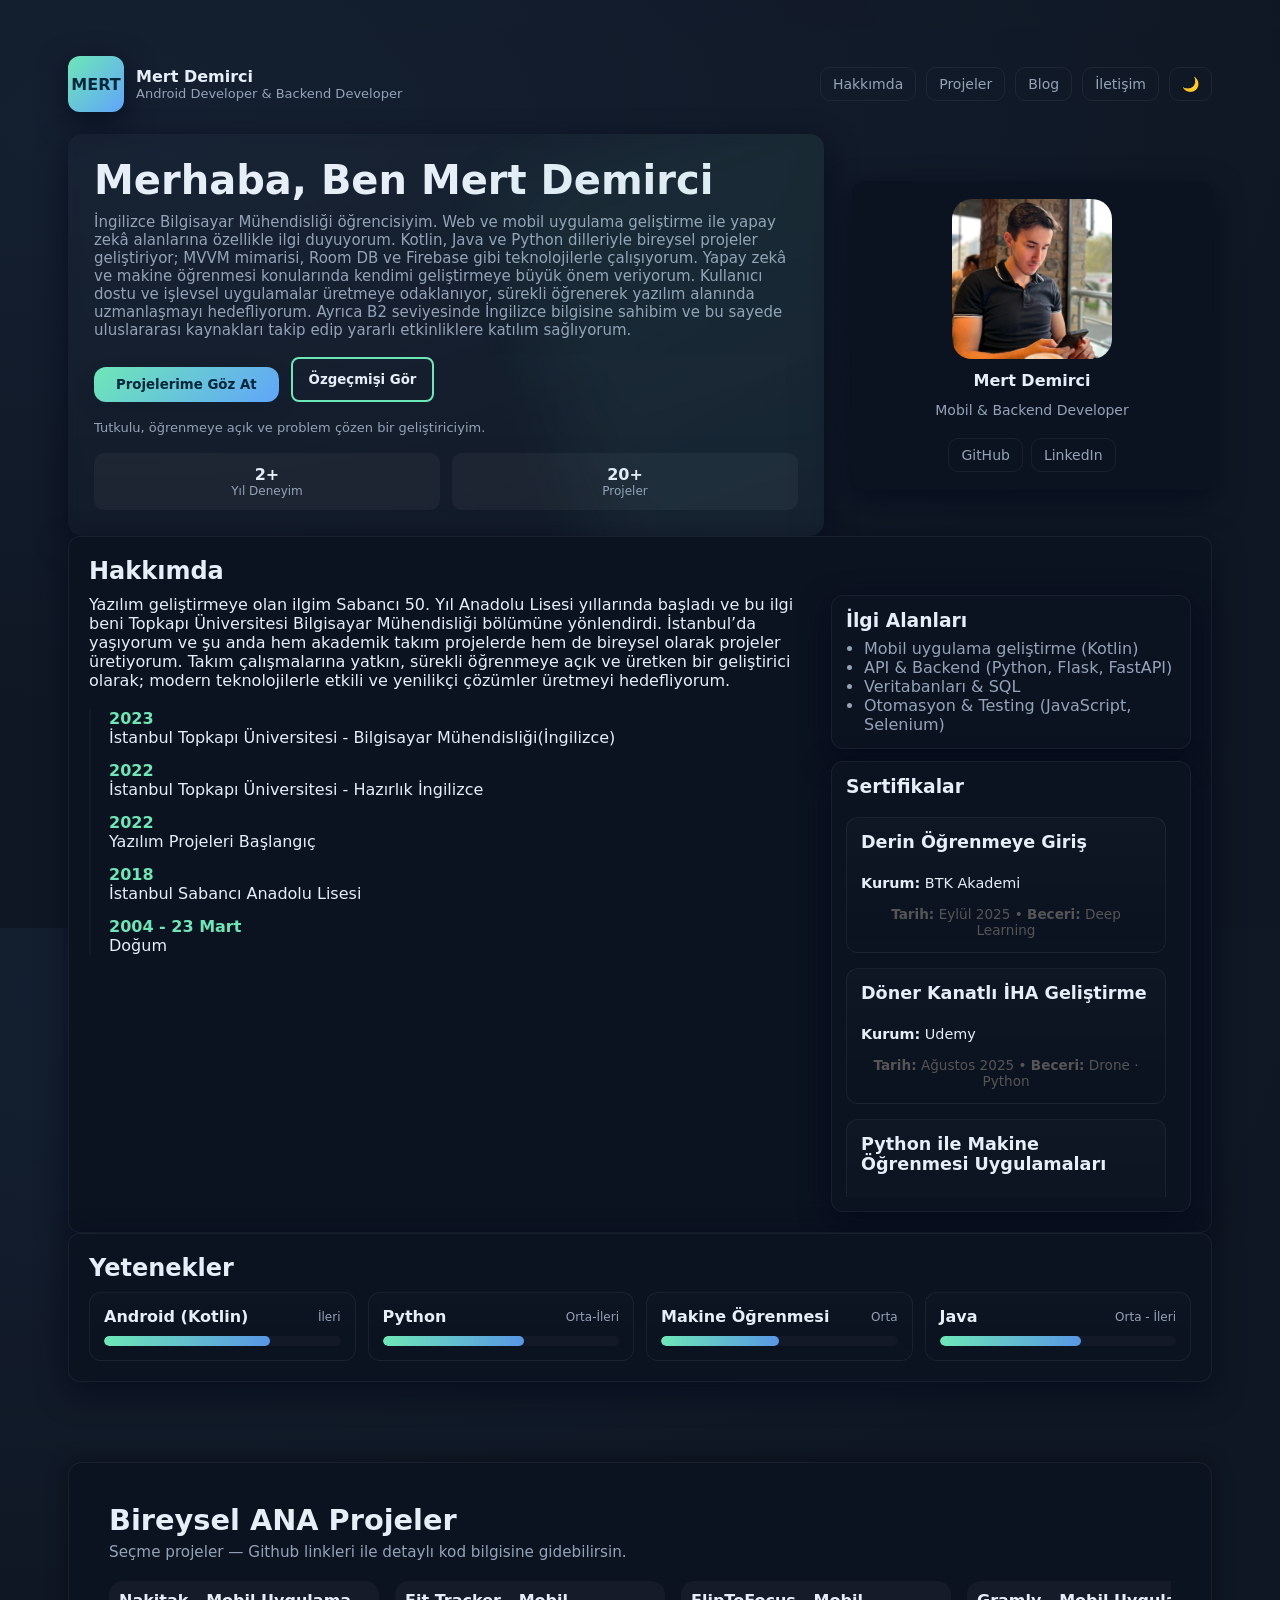
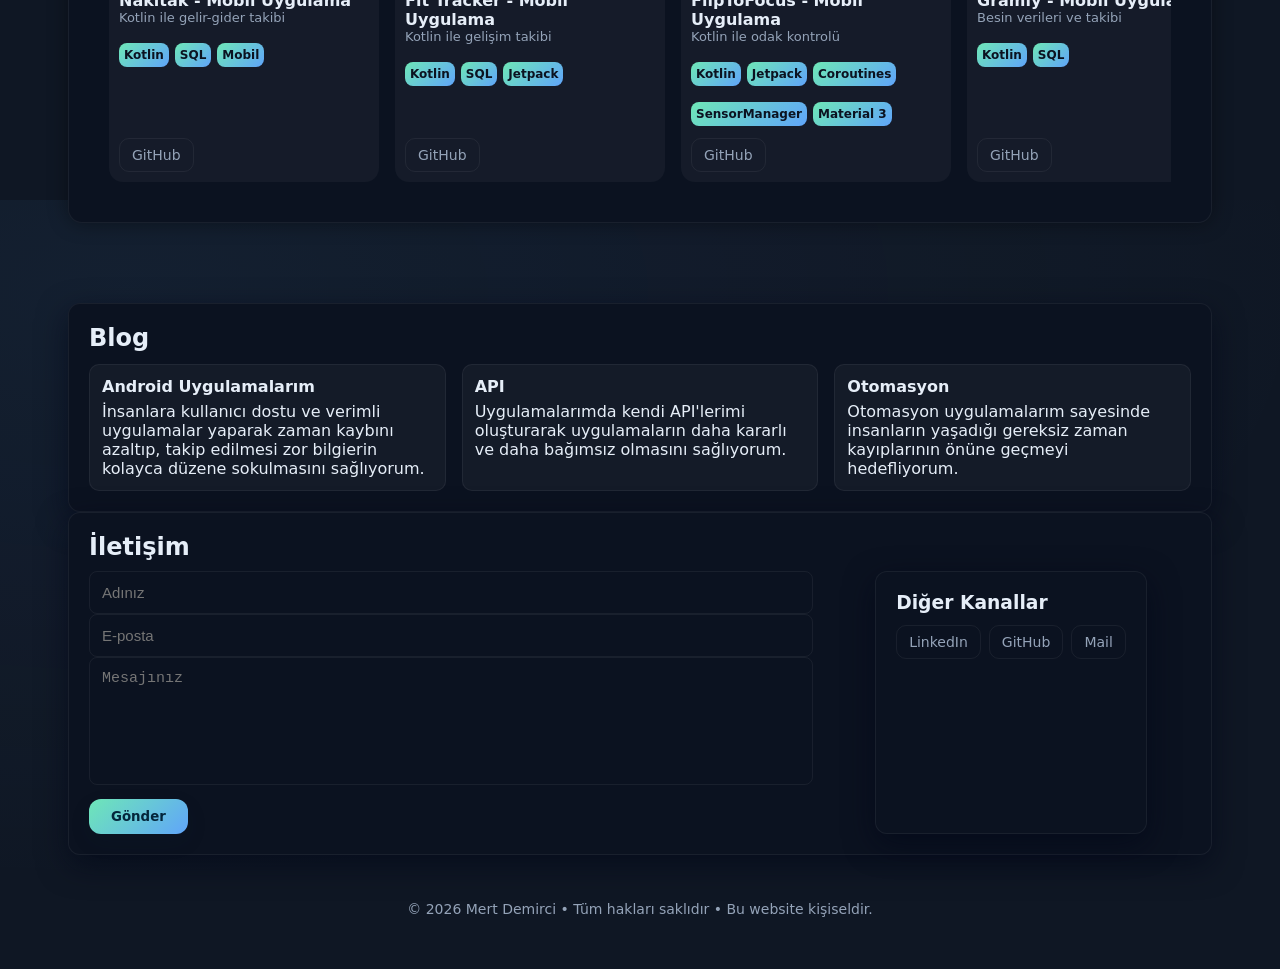
==== commit a327a0c5: "Update index.html" ====
--- a/index.html
+++ b/index.html
@@ -230,6 +230,15 @@
         <div class="tags"><span class="tag">Kotlin</span><span class="tag">SQL</span><span class="tag">Jetpack</span></div>
         <div style="margin-top:auto;display:flex;gap:8px">
           <a class="nav-btn" href="https://github.com/mertdemirci04/FitTracker" target="_blank" rel="noopener">GitHub</a>
+        </div>
+      </div>
+
+      <div class="project reveal active">
+        <div style="font-weight:700">FlipToFocus - Mobil Uygulama</div>
+        <div style="font-size:13px;color:var(--muted)">Kotlin ile odak kontrolü</div>
+        <div class="tags"><span class="tag">Kotlin</span><span class="tag">Jetpack</span><span class="tag">Coroutines</span><span class="tag">SensorManager</span><span class="tag">Material 3</span></div>
+        <div style="margin-top:12px;display:flex;gap:8px">
+          <a class="nav-btn" href="https://github.com/mertdemirci04/FlipToFocus" target="_blank" rel="noopener">GitHub</a>
         </div>
       </div>
 
--- a/style.css
+++ b/style.css
@@ -51,7 +51,24 @@
     .intro h1{margin:0;font-size:clamp(26px,4vw,40px);line-height:1.03}
     .intro p{color:var(--muted);margin-top:12px;font-size:15px}
     .cta-row{margin-top:18px;display:flex;gap:12px;flex-wrap:wrap}
-    .btn-primary{background:var(--gradient);padding:10px 16px;border-radius:12px;border:none;color:#04263b;font-weight:700;cursor:pointer;box-shadow:0 8px 20px rgba(6,30,50,0.12)}
+    .btn-primary{background:var(--gradient);padding:10px 22px;border-radius:12px;border:none;color:#04263b;font-weight:700;cursor:pointer;box-shadow:0 8px 20px rgba(6,30,50,0.12)}
+    .btn-outline {
+        border-radius: 8px;
+        padding: 0px 16px;
+        font-weight: 600;
+        background: transparent;
+        color: var(--text);
+        border: 2px solid var(--accent, #007aff);
+        cursor: pointer;
+        transition: all 0.25s ease;
+      }
+
+      .btn-outline:hover {
+        background: var(--accent, #007aff);
+        color: #fff;
+        transform: translateY(-1px);
+      }
+
     .btn-ghost{background:transparent;
       border:1px solid var(--glass-border);
       padding:10px 14px;
@@ -192,7 +209,9 @@
   .projects-track {
   animation: marquee 15s linear infinite;
 }
-
+.btn-outline {
+  padding: 10px 35px;
+}
 }
 
 
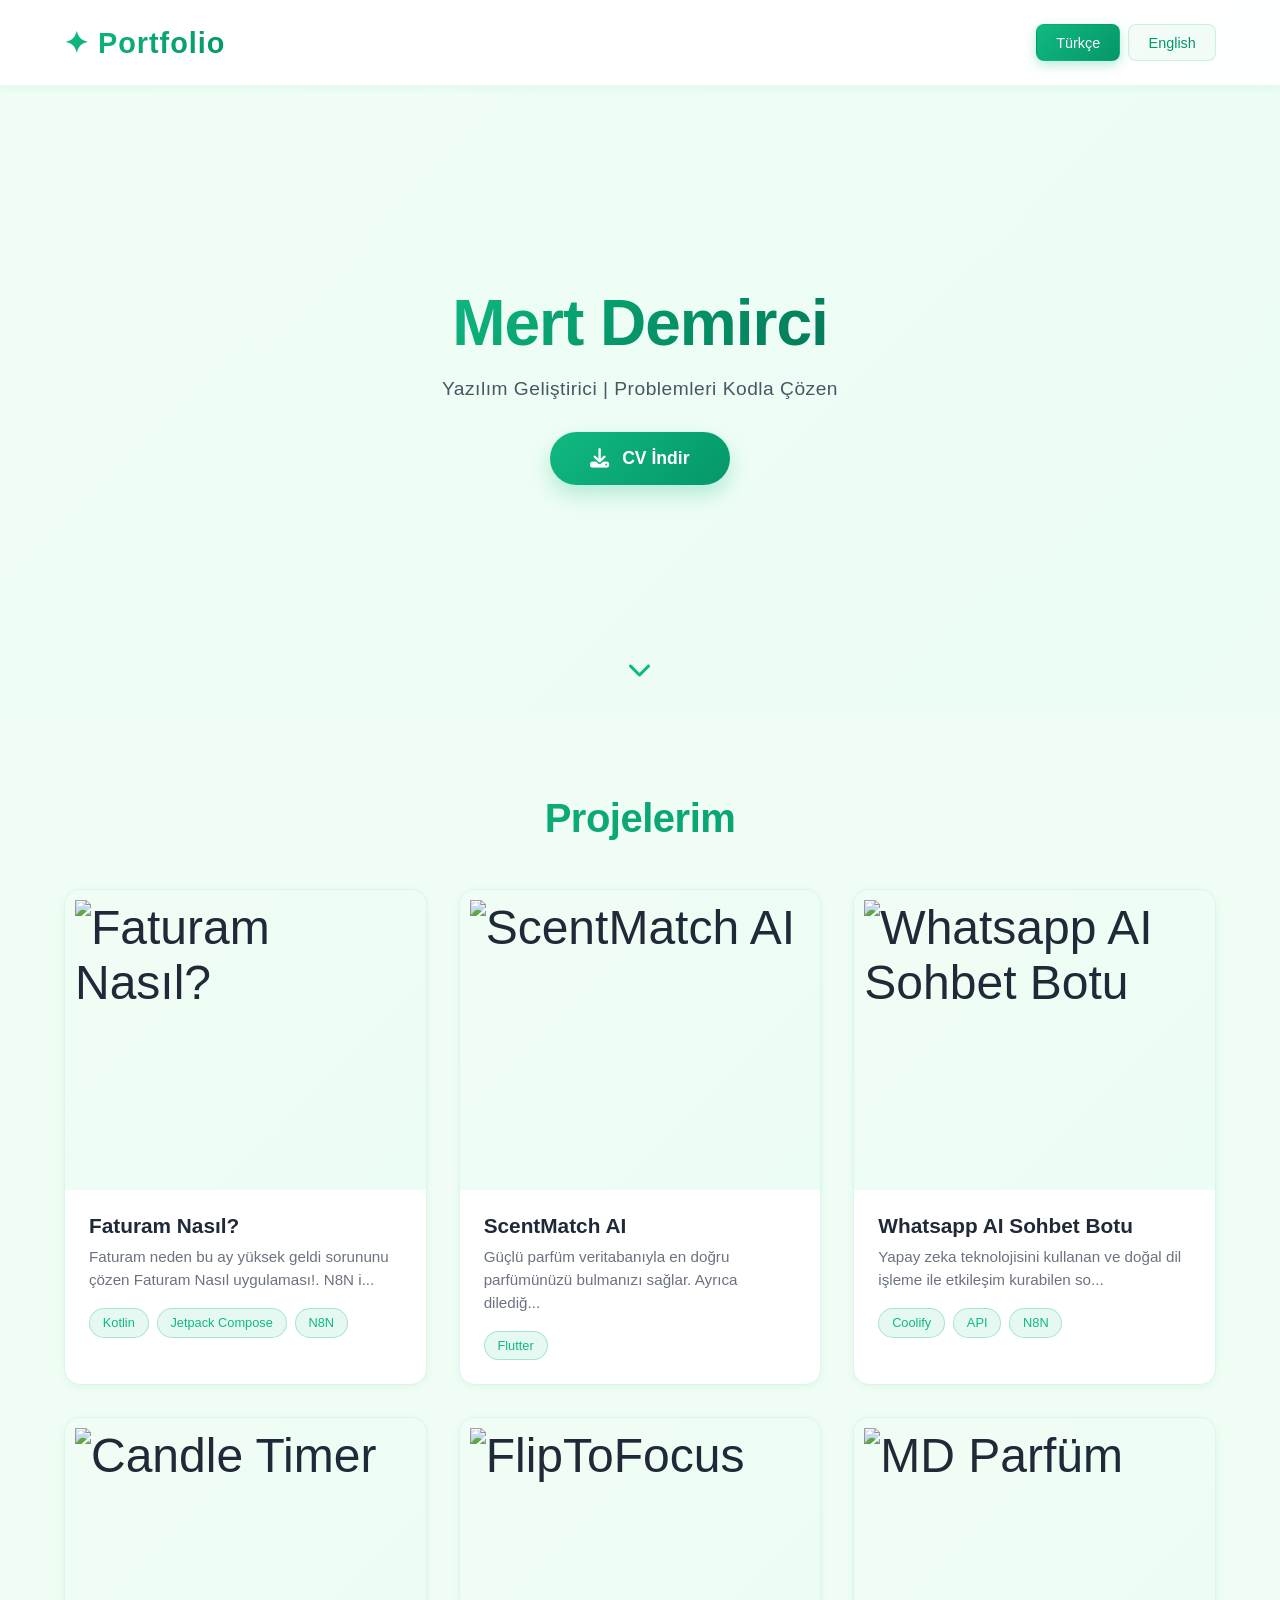
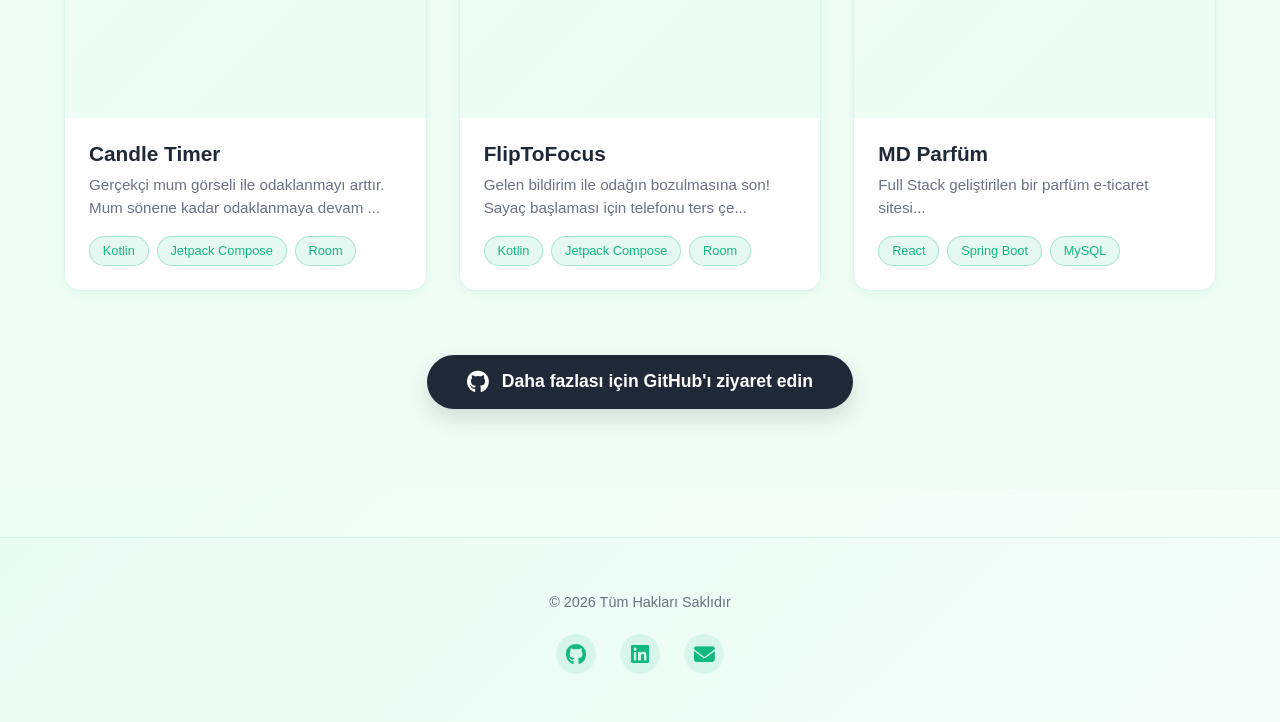
==== commit 0076b396: "Update index.html" ====
--- a/index.html
+++ b/index.html
@@ -1,389 +1,846 @@
-<!doctype html>
+<!DOCTYPE html>
 <html lang="tr">
 <head>
-  <meta charset="utf-8" />
-  <meta name="viewport" content="width=device-width, initial-scale=1" />
-  <title>Mert Demirci — Kişisel Web Sitesi</title>
-  <meta name="description" />
-  <link rel="stylesheet" href="style.css">
+    <meta charset="UTF-8">
+    <meta name="viewport" content="width=device-width, initial-scale=1.0">
+    <title>Yazılım Portföyü</title>
+    <link rel="stylesheet" href="https://cdnjs.cloudflare.com/ajax/libs/font-awesome/6.4.0/css/all.min.css">
+    <style>
+        * {
+            margin: 0;
+            padding: 0;
+            box-sizing: border-box;
+        }
+
+        body {
+            font-family: 'Segoe UI', Tahoma, Geneva, Verdana, sans-serif;
+            background: linear-gradient(135deg, #f0fdf4 0%, #ecfdf5 50%, #f8fefb 100%);
+            color: #1f2937;
+            min-height: 100vh;
+            overflow-x: hidden;
+        }
+
+        nav {
+            display: flex;
+            justify-content: space-between;
+            align-items: center;
+            padding: 1.5rem 5%;
+            background: rgba(255, 255, 255, 0.95);
+            backdrop-filter: blur(10px);
+            position: sticky;
+            top: 0;
+            z-index: 100;
+            border-bottom: 1px solid rgba(34, 197, 94, 0.1);
+            box-shadow: 0 4px 6px rgba(34, 197, 94, 0.05);
+            animation: slideDown 0.6s ease-out;
+        }
+
+        @keyframes slideDown {
+            from { transform: translateY(-100%); opacity: 0; }
+            to { transform: translateY(0); opacity: 1; }
+        }
+
+        .logo {
+            font-size: 1.8rem;
+            font-weight: 700;
+            background: linear-gradient(135deg, #10b981 0%, #059669 100%);
+            -webkit-background-clip: text;
+            -webkit-text-fill-color: transparent;
+            background-clip: text;
+            letter-spacing: 1px;
+        }
+
+        .lang-toggle {
+            display: flex;
+            gap: 0.5rem;
+            align-items: center;
+        }
+
+        .lang-btn {
+            padding: 0.6rem 1.2rem;
+            border: 1.5px solid rgba(34, 197, 94, 0.2);
+            background: rgba(34, 197, 94, 0.05);
+            color: #059669;
+            border-radius: 8px;
+            cursor: pointer;
+            transition: all 0.3s ease;
+            font-size: 0.9rem;
+            font-weight: 500;
+        }
+
+        .lang-btn.active {
+            background: linear-gradient(135deg, #10b981 0%, #059669 100%);
+            border-color: transparent;
+            color: #fff;
+            box-shadow: 0 4px 12px rgba(16, 185, 129, 0.3);
+        }
+
+        .lang-btn:hover {
+            border-color: rgba(34, 197, 94, 0.4);
+            transform: translateY(-2px);
+            background: rgba(34, 197, 94, 0.1);
+        }
+
+        .hero {
+            display: flex;
+            align-items: center;
+            justify-content: center;
+            min-height: 70vh;
+            padding: 2rem 5%;
+            text-align: center;
+            animation: fadeInUp 1s ease-out 0.2s both;
+            position: relative;
+        }
+
+        @keyframes fadeInUp {
+            from { opacity: 0; transform: translateY(30px); }
+            to { opacity: 1; transform: translateY(0); }
+        }
+
+        .hero-content h1 {
+            font-size: 4rem;
+            line-height: 1.2;
+            margin-bottom: 1rem;
+            background: linear-gradient(135deg, #10b981 0%, #059669 50%, #047857 100%);
+            -webkit-background-clip: text;
+            -webkit-text-fill-color: transparent;
+            background-clip: text;
+            font-weight: 800;
+            letter-spacing: -1px;
+        }
+
+        .hero-content p {
+            font-size: 1.2rem;
+            color: #4b5563;
+            margin-bottom: 2rem;
+            letter-spacing: 0.5px;
+            font-weight: 500;
+        }
+
+        .cv-btn {
+            display: inline-flex;
+            align-items: center;
+            justify-content: center;
+            gap: 0.8rem;
+            padding: 1rem 2.5rem;
+            background: linear-gradient(135deg, #10b981 0%, #059669 100%);
+            color: #ffffff;
+            border-radius: 30px;
+            text-decoration: none;
+            font-weight: 600;
+            font-size: 1.1rem;
+            transition: all 0.3s ease;
+            box-shadow: 0 10px 20px rgba(16, 185, 129, 0.25);
+            margin-bottom: 2rem;
+        }
+
+        .cv-btn:hover {
+            transform: translateY(-5px);
+            box-shadow: 0 15px 25px rgba(16, 185, 129, 0.4);
+            color: #ffffff;
+        }
+
+        .cv-btn i {
+            font-size: 1.2rem;
+        }
+
+        .scroll-indicator {
+            position: absolute;
+            bottom: 2rem;
+            left: 50%;
+            transform: translateX(-50%);
+            animation: bounce 2s infinite;
+            color: #10b981;
+            font-size: 1.5rem;
+        }
+
+        @keyframes bounce {
+            0%, 100% { transform: translateX(-50%) translateY(0); }
+            50% { transform: translateX(-50%) translateY(10px); }
+        }
+
+        .projects-section {
+            padding: 5rem 5%;
+            background: linear-gradient(135deg, #f0fdf4 0%, #f0fdf4 100%);
+        }
+
+        .section-title {
+            font-size: 2.5rem;
+            text-align: center;
+            margin-bottom: 3rem;
+            background: linear-gradient(135deg, #10b981 0%, #059669 100%);
+            -webkit-background-clip: text;
+            -webkit-text-fill-color: transparent;
+            background-clip: text;
+            font-weight: 800;
+            letter-spacing: -0.5px;
+            animation: fadeInUp 1s ease-out;
+        }
+
+        .projects-grid {
+            display: grid;
+            grid-template-columns: repeat(auto-fit, minmax(320px, 1fr));
+            gap: 2rem;
+            margin-bottom: 3rem;
+        }
+
+        .project-card {
+            background: #fff;
+            border: 1.5px solid rgba(16, 185, 129, 0.15);
+            border-radius: 16px;
+            overflow: hidden;
+            cursor: pointer;
+            transition: all 0.4s cubic-bezier(0.23, 1, 0.320, 1);
+            animation: fadeInUp 0.8s ease-out both;
+            position: relative;
+            box-shadow: 0 2px 8px rgba(16, 185, 129, 0.08);
+        }
+
+        .project-card:hover {
+            transform: translateY(-12px);
+            border-color: rgba(16, 185, 129, 0.4);
+            box-shadow: 0 16px 32px rgba(16, 185, 129, 0.15);
+        }
+
+        .project-image {
+            width: 100%;
+            height: 300px;
+            background: linear-gradient(135deg, #f0fdf4 0%, #ecfdf5 100%);
+            display: flex;
+            align-items: center;
+            justify-content: center;
+            font-size: 3rem;
+            position: relative;
+            overflow: hidden;
+            object-fit: cover; 
+            padding: 10px;
+        }
+
+        .project-image::after {
+            content: '';
+            position: absolute;
+            top: 0;
+            left: -100%;
+            width: 100%;
+            height: 100%;
+            background: linear-gradient(90deg, transparent, rgba(255, 255, 255, 0.3), transparent);
+            animation: shimmer 2s infinite;
+        }
+
+        @keyframes shimmer {
+            0% { left: -100%; }
+            100% { left: 100%; }
+        }
+
+        .project-info {
+            padding: 1.5rem;
+        }
+
+        .project-info h3 {
+            font-size: 1.3rem;
+            margin-bottom: 0.5rem;
+            color: #1f2937;
+            font-weight: 700;
+        }
+
+        .project-info p {
+            font-size: 0.95rem;
+            color: #6b7280;
+            margin-bottom: 1rem;
+            line-height: 1.5;
+        }
+
+        .tech-tags {
+            display: flex;
+            flex-wrap: wrap;
+            gap: 0.5rem;
+        }
+
+        .tech-tag {
+            background: rgba(16, 185, 129, 0.1);
+            color: #10b981;
+            padding: 0.4rem 0.8rem;
+            border-radius: 20px;
+            font-size: 0.8rem;
+            border: 1px solid rgba(16, 185, 129, 0.3);
+            transition: all 0.3s ease;
+            font-weight: 500;
+        }
+
+        .tech-tag:hover {
+            background: rgba(16, 185, 129, 0.2);
+            border-color: rgba(16, 185, 129, 0.5);
+        }
+
+        .more-projects {
+            text-align: center;
+            margin-top: 4rem;
+            animation: fadeInUp 1s ease-out 0.6s both;
+        }
+
+        .github-btn {
+            display: inline-flex;
+            align-items: center;
+            justify-content: center;
+            gap: 0.8rem;
+            padding: 1rem 2.5rem;
+            background: #1f2937;
+            color: #ffffff;
+            border-radius: 30px;
+            text-decoration: none;
+            font-weight: 600;
+            font-size: 1.1rem;
+            transition: all 0.3s ease;
+            box-shadow: 0 10px 20px rgba(31, 41, 55, 0.15);
+        }
+
+        .github-btn:hover {
+            transform: translateY(-5px);
+            background: #10b981;
+            box-shadow: 0 15px 25px rgba(16, 185, 129, 0.3);
+        }
+        
+        .github-btn i {
+            font-size: 1.4rem;
+        }
+
+        .modal {
+            display: none;
+            position: fixed;
+            top: 0;
+            left: 0;
+            width: 100%;
+            height: 100%;
+            background: rgba(0, 0, 0, 0.8);
+            z-index: 1000;
+            align-items: center;
+            justify-content: center;
+            animation: fadeIn 0.3s ease-out;
+            backdrop-filter: blur(4px);
+        }
+
+        .modal.active {
+            display: flex;
+        }
+
+        .modal-content {
+            background: #fff;
+            border: 1.5px solid rgba(16, 185, 129, 0.2);
+            border-radius: 20px;
+            max-width: 700px;
+            width: 90%;
+            max-height: 90vh;
+            overflow-y: auto;
+            padding: 2rem;
+            position: relative;
+            animation: slideUp 0.4s cubic-bezier(0.23, 1, 0.320, 1);
+            box-shadow: 0 25px 50px rgba(16, 185, 129, 0.15);
+        }
+
+        @keyframes slideUp {
+            from { opacity: 0; transform: translateY(50px); }
+            to { opacity: 1; transform: translateY(0); }
+        }
+
+        .modal-header {
+            display: flex;
+            justify-content: space-between;
+            align-items: start;
+            margin-bottom: 1.5rem;
+            border-bottom: 1.5px solid rgba(16, 185, 129, 0.1);
+            padding-bottom: 1rem;
+        }
+
+        .modal-header h2 {
+            font-size: 2rem;
+            background: linear-gradient(135deg, #10b981 0%, #059669 100%);
+            -webkit-background-clip: text;
+            -webkit-text-fill-color: transparent;
+            background-clip: text;
+            font-weight: 800;
+            letter-spacing: -0.5px;
+        }
+
+        .close-btn {
+            background: rgba(16, 185, 129, 0.1);
+            border: none;
+            color: #059669;
+            font-size: 1.8rem;
+            cursor: pointer;
+            transition: all 0.3s ease;
+            width: 40px;
+            height: 40px;
+            display: flex;
+            align-items: center;
+            justify-content: center;
+            border-radius: 50%;
+        }
+
+        .close-btn:hover {
+            color: #fff;
+            background: #10b981;
+            transform: rotate(90deg);
+        }
+
+        .modal-body {
+            display: grid;
+            gap: 1.5rem;
+        }
+
+        .modal-image {
+            width: 100%;
+            height: 300px;
+            background: #ffffff;
+            border-radius: 15px;
+            display: flex;
+            align-items: center;
+            justify-content: center;
+            font-size: 4rem;
+        }
+
+        .modal-img-inner {
+            width: 100%;
+            height: 100%;
+            object-fit: contain; 
+            border-radius: 15px;
+            padding: 10px; 
+        }
+
+        .modal-section {
+            display: grid;
+            gap: 0.5rem;
+        }
+
+        .modal-section h3 {
+            color: #10b981;
+            font-size: 1rem;
+            text-transform: uppercase;
+            letter-spacing: 1.5px;
+            margin-bottom: 0.8rem;
+            font-weight: 700;
+        }
+
+        .modal-section p {
+            color: #4b5563;
+            line-height: 1.7;
+            font-size: 0.95rem;
+        }
+
+        .tech-stack {
+            display: flex;
+            flex-wrap: wrap;
+            gap: 0.6rem;
+        }
+
+        .tech-stack span {
+            background: rgba(16, 185, 129, 0.1);
+            color: #10b981;
+            padding: 0.5rem 1rem;
+            border-radius: 8px;
+            font-size: 0.9rem;
+            border: 1px solid rgba(16, 185, 129, 0.3);
+            transition: all 0.3s ease;
+            font-weight: 500;
+        }
+
+        .modal-links {
+            display: flex;
+            gap: 1rem;
+            margin-top: 1rem;
+            justify-content: center;
+        }
+
+        .modal-btn {
+            padding: 0.9rem 1.8rem;
+            border: none;
+            border-radius: 8px;
+            cursor: pointer;
+            font-weight: 600;
+            transition: all 0.3s ease;
+            text-decoration: none;
+            text-align: center;
+            font-size: 0.95rem;
+            display: flex;
+            align-items: center;
+            justify-content: center;
+            gap: 0.6rem;
+        }
+
+        .modal-btn-primary {
+            background: linear-gradient(135deg, #10b981 0%, #059669 100%);
+            color: #fff;
+            box-shadow: 0 4px 12px rgba(16, 185, 129, 0.25);
+        }
+
+        .modal-btn-primary:hover {
+            transform: translateY(-3px);
+            box-shadow: 0 12px 24px rgba(16, 185, 129, 0.35);
+        }
+
+        footer {
+            text-align: center;
+            padding: 3rem 5%;
+            border-top: 1.5px solid rgba(16, 185, 129, 0.1);
+            color: #6b7280;
+            margin-top: 3rem;
+            background: rgba(16, 185, 129, 0.02);
+        }
+
+        footer p {
+            font-size: 0.9rem;
+            margin: 0.5rem 0;
+        }
+
+        .social-links {
+            display: flex;
+            justify-content: center;
+            gap: 1.5rem;
+            margin-top: 1.5rem;
+        }
+
+        .social-links a {
+            color: #10b981;
+            font-size: 1.3rem;
+            transition: all 0.3s ease;
+            text-decoration: none;
+            width: 40px;
+            height: 40px;
+            display: flex;
+            align-items: center;
+            justify-content: center;
+            border-radius: 50%;
+            background: rgba(16, 185, 129, 0.1);
+        }
+
+        .social-links a:hover {
+            color: #fff;
+            background: #10b981;
+            transform: translateY(-3px);
+        }
+
+        @media (max-width: 768px) {
+            nav { padding: 1rem 4%; }
+            .hero-content h1 { font-size: 2.5rem; }
+            .hero-content p { font-size: 1.1rem; margin-bottom: 1.5rem; }
+            .cv-btn { padding: 0.8rem 2rem; font-size: 1rem; }
+            .section-title { font-size: 2rem; }
+            .projects-grid { grid-template-columns: 1fr; }
+            .project-image { object-fit: contain !important; }
+            .modal-content { padding: 1.5rem; }
+            .modal-header h2 { font-size: 1.5rem; }
+            .github-btn {
+                width: 100%;
+                font-size: 1rem;
+                padding: 0.8rem 1.5rem;
+            }
+        }
+    </style>
 </head>
 <body>
-  <div class="wrap reveal">
-
-    <header class="reveal">
-      <div class="brand">
-        <div class="logo">MERT</div>
-        <div>
-          <div style="font-weight:700">Mert Demirci
-          </div>
-          <div style="font-size:13px;color:var(--muted)">Android Developer & Backend Developer</div>
+    <nav>
+        <div class="logo">✦ Portfolio</div>
+        <div class="lang-toggle">
+            <button class="lang-btn active" data-lang="tr">Türkçe</button>
+            <button class="lang-btn" data-lang="en">English</button>
         </div>
-      </div>
-
-      <nav>
-        <button onclick="location.href='#hero-card'" class="nav-btn">Hakkımda</button>
-        <button onclick="location.href='#projects'" class="nav-btn">Projeler</button>
-        <button onclick="location.href='#blog'" class="nav-btn">Blog</button>
-        <button onclick="location.href='#contact'" class="nav-btn">İletişim</button>
-        <button id="darkToggle" class="nav-btn">🌙</button>
-      </nav>
-    </header>
-
-    <!-- HERO -->
-    <div class="hero reveal">
-      <div class="hero-card">
-        <div class="intro">
-          <h1>Merhaba, Ben Mert Demirci</h1>
-          <p>İngilizce Bilgisayar Mühendisliği öğrencisiyim. Web ve mobil uygulama geliştirme ile yapay zekâ alanlarına özellikle ilgi duyuyorum. Kotlin, Java ve Python dilleriyle bireysel projeler geliştiriyor; MVVM mimarisi, Room DB ve Firebase gibi teknolojilerle çalışıyorum. Yapay zekâ ve makine öğrenmesi konularında kendimi geliştirmeye büyük önem veriyorum. Kullanıcı dostu ve işlevsel uygulamalar üretmeye odaklanıyor, sürekli öğrenerek yazılım alanında uzmanlaşmayı hedefliyorum. Ayrıca B2 seviyesinde İngilizce bilgisine sahibim ve bu sayede uluslararası kaynakları takip edip yararlı etkinliklere katılım sağlıyorum.</p>
-          <div class="cta-row">
-            <button onclick="location.href='#projects'" class="btn-primary">Projelerime Göz At</button>
-            <button onclick="window.open('mertcv.pdf', '_blank')" class="btn-outline">Özgeçmişi Gör</button>
-          </div>
-          <div style="margin-top:18px;color:var(--muted);font-size:13px">
-            Tutkulu, öğrenmeye açık ve problem çözen bir geliştiriciyim.
-          </div>
+    </nav>
+
+    <section class="hero">
+        <div class="hero-content">
+            <h1 id="heroName">Adınız</h1>
+            <p id="heroSubtitle">Yazılım Geliştirici | Problemleri Kodla Çözen</p>
+            
+            <a href="/cv.pdf" download="Mert_Demirci_CV.pdf" class="cv-btn">
+                <i class="fas fa-download"></i>
+                <span id="cvBtnText">CV İndir</span>
+            </a>
+
+            <div class="scroll-indicator">
+                <i class="fas fa-chevron-down"></i>
+            </div>
         </div>
-
-        <!-- Quick info cards -->
-        <div style="display:flex;gap:12px;margin-top:18px;flex-wrap:wrap">
-          <div style="flex:1;min-width:120px;padding:12px;border-radius:10px;background:var(--glass);text-align:center">
-            <div style="font-weight:700">2+</div>
-            <div style="font-size:12px;color:var(--muted)">Yıl Deneyim</div>
-          </div>
-          <div style="flex:1;min-width:120px;padding:12px;border-radius:10px;background:var(--glass);text-align:center">
-            <div style="font-weight:700">20+</div>
-            <div style="font-size:12px;color:var(--muted)">Projeler</div>
-          </div>
+    </section>
+
+    <section class="projects-section">
+        <h2 class="section-title" id="projectsTitle">Projelerim</h2>
+        <div class="projects-grid" id="projectsGrid">
         </div>
 
-      </div>
-
-
-      <aside class="profile reveal">
-        <div class="foto">
-        <img src="[data-uri]" alt="" class="avatar">
+        <div class="more-projects">
+            <a href="https://github.com/mertdemirci04" target="_blank" class="github-btn">
+                <i class="fab fa-github"></i>
+                <span id="moreGithubText">Daha fazlası için GitHub'ı ziyaret edin</span>
+            </a>
         </div>
-        <div style="font-weight:700">Mert Demirci</div>
-        <div class="meta">Mobil & Backend Developer</div>
-        <div style="display:flex;gap:8px;margin-top:8px">
-          <a href="https://github.com/mertdemirci04" class="nav-btn">GitHub</a>
-          <a href="https://www.linkedin.com/in/mertdemirci04/" class="nav-btn">LinkedIn</a>
+    </section>
+
+    <footer>
+        <p id="footerText">© 2026 Tüm Hakları Saklıdır</p>
+        <div class="social-links">
+            <a href="https://github.com/mertdemirci04" target="_blank" title="GitHub"><i class="fab fa-github"></i></a>
+            <a href="https://www.linkedin.com/in/mertdemirci04/" target="_blank" title="LinkedIn"><i class="fab fa-linkedin"></i></a>
+            <a href="mailto:mertdemirci@gmail.com" title="Gmail"><i class="fas fa-envelope"></i></a>
         </div>
-      </aside>
+    </footer>
+
+    <div class="modal" id="projectModal">
+        <div class="modal-content">
+            <div class="modal-header">
+                <h2 id="modalTitle"></h2>
+                <button class="close-btn" onclick="closeModal()">
+                    <i class="fas fa-times"></i>
+                </button>
+            </div>
+            <div class="modal-body">
+                <div class="modal-image" id="modalImage"></div>
+                
+                <div class="modal-section">
+                    <h3 id="descLabel">Açıklama</h3>
+                    <p id="modalDescription"></p>
+                </div>
+
+                <div class="modal-section">
+                    <h3 id="techLabel">Kullanılan Teknolojiler</h3>
+                    <div class="tech-stack" id="modalTech"></div>
+                </div>
+
+                <div class="modal-section">
+                    <h3 id="featuresLabel">Özellikler</h3>
+                    <p id="modalFeatures"></p>
+                </div>
+
+                <div class="modal-section">
+                    <h3 id="linksLabel">Bağlantılar</h3>
+                    <div class="modal-links">
+                        <a class="modal-btn modal-btn-primary" id="githubLink" target="_blank" style="flex: 1;">
+                            <i class="fab fa-github"></i>
+                            <span id="githubText">GitHub Deposu</span>
+                        </a>
+                    </div>
+                </div>
+            </div>
+        </div>
     </div>
 
-    <!-- ABOUT -->
-    <section id="about" class="card reveal">
-      <h2>Hakkımda</h2>
-      <div class="about-grid">  
-        <div class="reveal">
-          <p>Yazılım geliştirmeye olan ilgim Sabancı 50. Yıl Anadolu Lisesi yıllarında başladı ve bu ilgi beni Topkapı Üniversitesi Bilgisayar Mühendisliği bölümüne yönlendirdi. İstanbul’da yaşıyorum ve şu anda hem akademik takım projelerde hem de bireysel olarak projeler üretiyorum. Takım çalışmalarına yatkın, sürekli öğrenmeye açık ve üretken bir geliştirici olarak; modern teknolojilerle etkili ve yenilikçi çözümler üretmeyi hedefliyorum.</p>
-          <br>
-          <div class="timeline reveal" aria-hidden="true">
-            <div class="item"><div class="year">2023</div><div>İstanbul Topkapı Üniversitesi - Bilgisayar Mühendisliği(İngilizce)</div></div>
-            <div class="item"><div class="year">2022</div><div>İstanbul Topkapı Üniversitesi - Hazırlık İngilizce</div></div>
-            <div class="item"><div class="year">2022</div><div>Yazılım Projeleri Başlangıç</div></div>
-            <div class="item"><div class="year">2018</div><div>İstanbul Sabancı Anadolu Lisesi</div></div>
-            <div class="item"><div class="year">2004 - 23 Mart</div><div>Doğum</div></div>
-          </div>
-        </div>
-
-        <div class="reveal">
-          <div class="card reveal" style="padding:14px">
-            <h3>İlgi Alanları</h3>
-            <ul style="color:var(--muted);margin:8px 0 0 18px">
-              <li>Mobil uygulama geliştirme (Kotlin)</li>
-              <li>API & Backend (Python, Flask, FastAPI)</li>
-              <li>Veritabanları & SQL</li>
-              <li>Otomasyon & Testing (JavaScript, Selenium)</li>
-            </ul>
-          </div>
-
-          <div style="height:12px"></div>
-
-          <div class="card reveal" style="padding:14px">
-            <h3>Sertifikalar</h3>
-
-            <div class="cert-grid" id="certGrid" aria-live="polite">
-              <!-- Certificates-->
-              <article class="cert reveal active" tabindex="0">
-                <h4>Derin Öğrenmeye Giriş</h4>
-                <p><strong>Kurum:</strong> BTK Akademi</p>
-                <div class="meta"><strong>Tarih:</strong> Eylül 2025 • <strong>Beceri:</strong> Deep Learning</div>
-              </article>
-
-              <article class="cert reveal active" tabindex="0">
-                <h4>Döner Kanatlı İHA Geliştirme</h4>
-                <p><strong>Kurum:</strong> Udemy</p>
-                <div class="meta"><strong>Tarih:</strong> Ağustos 2025 • <strong>Beceri:</strong> Drone · Python</div>
-              </article>
-
-              <article class="cert reveal active" tabindex="0">
-                <h4>Python ile Makine Öğrenmesi Uygulamaları</h4>
-                <p><strong>Kurum:</strong> BTK Akademi</p>
-                <div class="meta"><strong>Tarih:</strong> Ağustos 2025 • <strong>Beceri:</strong> Makine Öğrenimi</div>
-              </article>
-
-              <article class="cert reveal active" tabindex="0">
-                <h4>RNN - Yinelemeli Sinir Ağları</h4>
-                <p><strong>Kurum:</strong> BTK Akademi</p>
-                <div class="meta"><strong>Tarih:</strong> Ağustos 2025 • <strong>Beceri:</strong> Deep Learning</div>
-              </article>
-
-              <article class="cert reveal active" tabindex="0">
-                <h4>Kotlin ile Mobil Programlama İleri</h4>
-                <p><strong>Kurum:</strong> BTK Akademi</p>
-                <div class="meta"><strong>Tarih:</strong> Ağustos 2024</div>
-              </article>
-
-              <article class="cert reveal active" tabindex="0">
-                <h4>Kotlin ile Mobil Programlamaya Giriş</h4>
-                <p><strong>Kurum:</strong> BTK Akademi</p>
-                <div class="meta"><strong>Tarih:</strong> Temmuz 2024</div>
-              </article>
-
-              <article class="cert reveal active" tabindex="0">
-                <h4>Kotlin - Android Uygulama Geliştirme Temelleri</h4>
-                <p><strong>Kurum:</strong> BTK Akademi</p>
-                <div class="meta">Sınavı başarıyla tamamladım.</div>
-              </article>
-
-              <article class="cert reveal active" tabindex="0">
-                <h4>JAVA Programming</h4>
-                <p><strong>Kurum:</strong> BTK Akademi</p>
-                <div class="meta"><strong>Tarih:</strong> Haziran 2024 • Puan: 95</div>
-              </article>
-
-              <article class="cert reveal active" tabindex="0">
-                <h4>Career Planning</h4>
-                <p><strong>Kurum:</strong> YTNK</p>
-                <div class="meta"><strong>Tarih:</strong> Mart 2024</div>
-              </article>
-
-              <article class="cert reveal active" tabindex="0">
-                <h4>English Certificate</h4>
-                <p><strong>Kurum:</strong> BTK Akademi</p>
-                <div class="meta"><strong>Tarih:</strong> Temmuz 2023</div>
-              </article>
-
-              <article class="cert reveal active" tabindex="0">
-                <h4>Front End Development - HTML</h4>
-                <p><strong>Kurum:</strong> Great Learning</p>
-                <div class="meta"><strong>Tarih:</strong> Haziran 2023</div>
-              </article>
-
-              <article class="cert reveal active" tabindex="0">
-                <h4>Responsive Web Design</h4>
-                <p><strong>Kurum:</strong> freeCodeCamp</p>
-                <div class="meta"><strong>Tarih:</strong> Şubat 2023</div>
-              </article>
-
-            </div>
-          </div>
-        </div>
-      </div>
-    </section>
-
-    <!-- SKILLS -->
-    <section id="skills" class="card reveal">
-      <h2>Yetenekler</h2>
-      <div class="skills">
-        <div class="skill reveal">
-          <div style="display:flex;justify-content:space-between;align-items:center"><strong>Android (Kotlin)</strong><span style="font-size:12px;color:var(--muted)">İleri</span></div>
-          <div class="bar"><div class="progress" style="width:70%"></div></div>
-        </div>
-        <div class="skill reveal">
-          <div style="display:flex;justify-content:space-between;align-items:center"><strong>Python</strong><span style="font-size:12px;color:var(--muted)">Orta-İleri</span></div>
-          <div class="bar"><div class="progress" style="width:60%"></div></div>
-        </div>
-         <div class="skill reveal">
-          <div style="display:flex;justify-content:space-between;align-items:center"><strong>Makine Öğrenmesi</strong><span style="font-size:12px;color:var(--muted)">Orta</span></div>
-          <div class="bar"><div class="progress" style="width:50%"></div></div>
-        </div>
-        <div class="skill reveal">
-          <div style="display:flex;justify-content:space-between;align-items:center"><strong>Java</strong><span style="font-size:12px;color:var(--muted)">Orta - İleri</span></div>
-          <div class="bar"><div class="progress" style="width:60%"></div></div>
-        </div>
-      </div>
-    </section>
-
-    <!-- PROJECTS -->
-<section id="projects" class="card reveal" aria-label="Bireysel projeler">
-  <h2>Bireysel ANA Projeler</h2>
-  <p style="color:var(--muted)">Seçme projeler — Github linkleri ile detaylı kod bilgisine gidebilirsin.</p>
-
-  <div class="marquee" aria-hidden="false">
-    <div class="projects-track reveal">
-      <!-- 1. set -->
-      <div class="project reveal active">
-        <div style="font-weight:700">Nakitak - Mobil Uygulama</div>
-        <div style="font-size:13px;color:var(--muted)">Kotlin ile gelir-gider takibi</div>
-        <div class="tags"><span class="tag">Kotlin</span><span class="tag">SQL</span><span class="tag">Mobil</span></div>
-        <div style="margin-top:auto;display:flex;gap:8px">
-          <a class="nav-btn" href="https://github.com/mertdemirci04/Nakitat" target="_blank" rel="noopener">GitHub</a>
-        </div>
-      </div>
-
-      <div class="project reveal active">
-        <div style="font-weight:700">Fit Tracker - Mobil Uygulama</div>
-        <div style="font-size:13px;color:var(--muted)">Kotlin ile gelişim takibi</div>
-        <div class="tags"><span class="tag">Kotlin</span><span class="tag">SQL</span><span class="tag">Jetpack</span></div>
-        <div style="margin-top:auto;display:flex;gap:8px">
-          <a class="nav-btn" href="https://github.com/mertdemirci04/FitTracker" target="_blank" rel="noopener">GitHub</a>
-        </div>
-      </div>
-
-      <div class="project reveal active">
-        <div style="font-weight:700">FlipToFocus - Mobil Uygulama</div>
-        <div style="font-size:13px;color:var(--muted)">Kotlin ile odak kontrolü</div>
-        <div class="tags"><span class="tag">Kotlin</span><span class="tag">Jetpack</span><span class="tag">Coroutines</span><span class="tag">SensorManager</span><span class="tag">Material 3</span></div>
-        <div style="margin-top:12px;display:flex;gap:8px">
-          <a class="nav-btn" href="https://github.com/mertdemirci04/FlipToFocus" target="_blank" rel="noopener">GitHub</a>
-        </div>
-      </div>
-
-      <div class="project reveal active">
-        <div style="font-weight:700">Gramly - Mobil Uygulama</div>
-        <div style="font-size:13px;color:var(--muted)">Besin verileri ve takibi</div>
-        <div class="tags"><span class="tag">Kotlin</span><span class="tag">SQL</span></div>
-        <div style="margin-top:auto;display:flex;gap:8px">
-          <a class="nav-btn" href="https://github.com/mertdemirci04/Gramly" target="_blank" rel="noopener">GitHub</a>
-        </div>
-      </div>
-
-      <div class="project reveal active">
-        <div style="font-weight:700">Python ile Nesne Tanıma</div>
-        <div style="font-size:13px;color:var(--muted)">Yolo kullanarak iha tanıma</div>
-        <div class="tags"><span class="tag">Python</span><span class="tag">YOLO</span><span class="tag">AI</span></div>
-        <div style="margin-top:auto;display:flex;gap:8px">
-          <a class="nav-btn" href="#" target="_blank" rel="noopener" aria-disabled="true">Kod: Yakında</a>
-        </div>
-      </div>
-
-      <div class="project reveal active">
-        <div style="font-weight:700">Spor İstanbul Otomasyonu</div>
-        <div style="font-size:13px;color:var(--muted)">Tampermonkey ile otomatik seans</div>
-        <div class="tags"><span class="tag">JavaScript</span><span class="tag">API</span><span class="tag">Automate</span></div>
-        <div style="margin-top:auto;display:flex;gap:8px">
-          <a class="nav-btn" href="https://github.com/mertdemirci04/OtoRezervationSporIstanbul" target="_blank" rel="noopener">GitHub</a>
-        </div>
-      </div>
-
-      <div class="project reveal active">
-        <div style="font-weight:700">Website Clone</div>
-        <div style="font-size:13px;color:var(--muted)">HTML, CSS, JavaScript ile birebir website oluşturma</div>
-        <div class="tags"><span class="tag">HTML</span><span class="tag">CSS</span><span class="tag">JavaScript</span></div>
-        <div style="margin-top:auto;display:flex;gap:8px">
-          <a class="nav-btn" href="#" target="_blank" rel="noopener" aria-disabled="true">GitHub</a>
-        </div>
-      </div>
-
-      <!-- 2. set (aynı içerik tekrar) -->
-      <div class="project reveal active">
-        <div style="font-weight:700">Nakitak - Mobil Uygulama</div>
-        <div style="font-size:13px;color:var(--muted)">Kotlin ile gelir-gider takibi</div>
-        <div class="tags"><span class="tag">Kotlin</span><span class="tag">SQL</span><span class="tag">Mobil</span></div>
-        <div style="margin-top:auto;display:flex;gap:8px">
-          <a class="nav-btn" href="https://github.com/mertdemirci04/Nakitat" target="_blank" rel="noopener">GitHub</a>
-        </div>
-      </div>
-      <div class="project reveal active">
-        <div style="font-weight:700">Fit Tracker - Mobil Uygulama</div>
-        <div style="font-size:13px;color:var(--muted)">Kotlin ile gelişim takibi</div>
-        <div class="tags"><span class="tag">Kotlin</span><span class="tag">SQL</span><span class="tag">Jetpack</span></div>
-        <div style="margin-top:auto;display:flex;gap:8px">
-          <a class="nav-btn" href="https://github.com/mertdemirci04/FitTracker" target="_blank" rel="noopener">GitHub</a>
-        </div>
-      </div>
-      <div class="project reveal active">
-        <div style="font-weight:700">Gramly - Mobil Uygulama</div>
-        <div style="font-size:13px;color:var(--muted)">Besin verileri ve takibi</div>
-        <div class="tags"><span class="tag">Kotlin</span><span class="tag">SQL</span></div>
-        <div style="margin-top:auto;display:flex;gap:8px">
-          <a class="nav-btn" href="https://github.com/mertdemirci04/Gramly" target="_blank" rel="noopener">GitHub</a>
-        </div>
-      </div>
-      <div class="project reveal active">
-        <div style="font-weight:700">Python ile Nesne Tanıma</div>
-        <div style="font-size:13px;color:var(--muted)">Yolo kullanarak iha tanıma</div>
-        <div class="tags"><span class="tag">Python</span><span class="tag">YOLO</span><span class="tag">AI</span></div>
-        <div style="margin-top:auto;display:flex;gap:8px">
-          <a class="nav-btn" href="#" target="_blank" rel="noopener" aria-disabled="true">Kod: Yakında</a>
-        </div>
-      </div>
-      <div class="project reveal active">
-        <div style="font-weight:700">Spor İstanbul Otomasyonu</div>
-        <div style="font-size:13px;color:var(--muted)">Tampermonkey ile otomatik seans</div>
-        <div class="tags"><span class="tag">JavaScript</span><span class="tag">API</span><span class="tag">Automate</span></div>
-        <div style="margin-top:auto;display:flex;gap:8px">
-          <a class="nav-btn" href="https://github.com/mertdemirci04/OtoRezervationSporIstanbul" target="_blank" rel="noopener">GitHub</a>
-        </div>
-      </div>
-      <div class="project reveal active">
-        <div style="font-weight:700">Website Clone</div>
-        <div style="font-size:13px;color:var(--muted)">HTML, CSS, JavaScript ile birebir website oluşturma</div>
-        <div class="tags"><span class="tag">HTML</span><span class="tag">CSS</span><span class="tag">JavaScript</span></div>
-        <div style="margin-top:auto;display:flex;gap:8px">
-          <a class="nav-btn" href="#" target="_blank" rel="noopener" aria-disabled="true">GitHub</a>
-        </div>
-      </div>
-    </div>
-  </div>
-</section>
-
-
-
-    <!-- BLOG (placeholder) -->
-        <section id="blog" class="card reveal">
-          <h2>Blog</h2>
-          <div class="blog">
-            <div class="reveal">
-              <strong>Android Uygulamalarım</strong>
-              <div class="desc">İnsanlara kullanıcı dostu ve verimli uygulamalar yaparak zaman kaybını azaltıp, takip edilmesi zor bilgierin kolayca düzene sokulmasını sağlıyorum.</div>
-            </div>
-            <div class="reveal">
-              <strong>API</strong>
-              <div class="desc">Uygulamalarımda kendi API'lerimi oluşturarak uygulamaların daha kararlı ve daha bağımsız olmasını sağlıyorum.</div>
-            </div>
-            <div class="">
-              <strong>Otomasyon</strong>
-              <div class="desc">Otomasyon uygulamalarım sayesinde insanların yaşadığı gereksiz zaman kayıplarının önüne geçmeyi hedefliyorum.</div>
-            </div>
-          </div>
-      </section>
-
-
-    <!-- CONTACT -->
-    <section id="contact" class="card reveal">
-      <h2>İletişim</h2>
-      <div class="contact-grid">
-        <form action="https://formspree.io/f/xyznnoqy" method="POST" class="reveal">
-          <input name="ad" placeholder="Adınız" required />
-          <input name="email" placeholder="E-posta" type="email" required />
-          <textarea name="mesaj" placeholder="Mesajınız" rows="6" required></textarea>
-          <button class="btn-primary" type="submit">Gönder</button>
-        </form>
-
-        <aside class="card reveal">
-          <h3>Diğer Kanallar</h3>
-          <div style="display:flex;gap:8px;margin-top:12px">
-            <a class="nav-btn" target="_blank" href="https://www.linkedin.com/in/mertdemirci04/">LinkedIn</a>
-            <a class="nav-btn" target="_blank" href="https://github.com/mertdemirci04">GitHub</a>
-            <a class="nav-btn" target="_blank" href="mailto:mertdemirci@gmail.com">Mail</a>
-          </div>
-        </aside>
-      </div>
-    </section>
-
-
-    <!-- FOOTER -->
-    <footer class="reveal active">
-      © <span id="year"></span> Mert Demirci • Tüm hakları saklıdır • Bu website kişiseldir.
-    </footer>
-
-  </div>
-
+    <script>
+        const translations = {
+            tr: {
+                heroSubtitle: 'Yazılım Geliştirici | Problemleri Kodla Çözen',
+                cvBtnText: 'CV İndir',
+                projectsTitle: 'Projelerim',
+                footerText: '© 2026 Tüm Hakları Saklıdır',
+                descLabel: 'Açıklama',
+                techLabel: 'Kullanılan Teknolojiler',
+                featuresLabel: 'Özellikler',
+                linksLabel: 'Bağlantılar',
+                githubText: 'GitHub Deposu',
+                moreGithubText: "Daha fazlası için GitHub'ı ziyaret edin"
+            },
+            en: {
+                heroSubtitle: 'Software Developer | Solving Problems with Code',
+                cvBtnText: 'Download CV',
+                projectsTitle: 'My Projects',
+                footerText: '© 2026 All Rights Reserved',
+                descLabel: 'Description',
+                techLabel: 'Technologies Used',
+                featuresLabel: 'Features',
+                linksLabel: 'Links',
+                githubText: 'GitHub Repository',
+                moreGithubText: 'Visit GitHub for more projects'
+            }
+        };
+
+        const projectsData = [
+            {
+                id: 1,
+                name: 'Faturam Nasıl?',
+                nameEn: 'How is My Bill?',
+                image:'/faturamnasil.jpg',
+                description: 'Faturam neden bu ay yüksek geldi sorununu çözen Faturam Nasıl uygulaması!. N8N ile AI entegrasyonuyla hızlı bir şekilde faturalarınız neden yüksek geldiğini açıklar. Aynı zamanda fatura takibi yapmanızı sağlar.',
+                descriptionEn: 'The "How is My Bill?" app solves the problem of "Why is my bill so high this month?". With AI connectivity via N8N, it quickly identifies why your bills are excessively high. It also allows for bill tracking.',
+                technologies: ['Kotlin', 'Jetpack Compose', 'N8N', 'Gemini'],
+                features: 'Fatura Takibi, Fatura Analizi, Yapay Zeka',
+                featuresEn: 'Invoice Tracking, Invoice Analysis, Artificial Intelligence',
+                github: 'https://github.com/mertdemirci04/FaturamNasil',
+            },
+            {
+                id: 2,
+                name: 'ScentMatch AI',
+                nameEn: 'ScentMatch AI',
+                image: '/scentmatch.jpg',
+                description: 'Güçlü parfüm veritabanıyla en doğru parfümünüzü bulmanızı sağlar. Ayrıca dilediğiniz parfümü karşılaştırıp size özel parfüm profilini oluşturur.',
+                descriptionEn: 'With its powerful perfume database, it helps you find the perfect fragrance for you. It also compares everyday perfumes and creates a personalized perfume profile for you.',
+                technologies: ['Flutter'],
+                features: 'Güçlü veri tabanı, Yapay zeka destekli öneri, Parfüm karşılaştırma, Kişiye özel profil',
+                featuresEn: 'Powerful database, AI-powered recommendations, Perfume comparison, Personalized profile.',
+                github: 'https://github.com/mertdemirci04/ScentMatch-App',
+            },
+            {
+                id: 3,
+                name: 'Whatsapp AI Sohbet Botu',
+                nameEn: 'Whatsapp AI Chat Bot',
+                image: '/bot.jpg',
+                description: 'Yapay zeka teknolojisini kullanan ve doğal dil işleme ile etkileşim kurabilen sohbet botu.',
+                descriptionEn: 'Chatbot using artificial intelligence and natural language processing for interaction.',
+                technologies: ['Coolify','API','N8N'],
+                features: 'Doğal dil anlama, Öğrenme algoritması, Çok dilli destek, API entegrasyonu',
+                featuresEn: 'Natural language understanding, Learning algorithm, Multi-language support, API integration',
+                github: 'https://github.com/mertdemirci04',
+            },
+            {
+                id: 4,
+                name: 'Candle Timer',
+                nameEn: 'Candle Timer',
+                image: '/candletimer.jpg',
+                description: 'Gerçekçi mum görseli ile odaklanmayı arttır. Mum sönene kadar odaklanmaya devam edin!',
+                descriptionEn: 'Enhance focus with the realistic candle visual. Keep focusing until the candle goes out!',
+                technologies: ['Kotlin','Jetpack Compose','Room'],
+                features: 'Gerçekçi kodlanmış mum görseli, Mum yakma süreleri',
+                featuresEn: 'Realistic coded candle image, candle burning times.',
+                github: 'https://github.com/mertdemirci04/CandleTimer',
+            },
+            {
+                id: 5,
+                name: 'FlipToFocus',
+                nameEn: 'FlipToFocus',
+                image: '/fliptofocus.jpg',
+                description: 'Gelen bildirim ile odağın bozulmasına son! Sayaç başlaması için telefonu ters çevir!',
+                descriptionEn: 'No more being distracted by incoming notifications! Turn your phone upside down to start the timer!',
+                technologies: ['Kotlin','Jetpack Compose','Room'],
+                features: 'Telefon Z eksen algılama, Odaklanma süreleri, Odaklanma arttıcı sesler',
+                featuresEn: 'Phone Z-axis detection, Focusing times, Focus-enhancing sounds.',
+                github: 'https://github.com/mertdemirci04/FlipToFocus',
+            },
+            {
+                id: 6,
+                name: 'MD Parfüm',
+                nameEn: 'MD Fragrances',
+                image: '/mdparfum.png',
+                description: 'Full Stack geliştirilen bir parfüm e-ticaret sitesi',
+                descriptionEn: 'Full Stack is a perfume e-commerce website that has been developed.',
+                technologies: ['React','Spring Boot','MySQL'],
+                features: 'Kullanıcı dostu tasarım',
+                featuresEn: 'User Friendly Design',
+                github: 'https://github.com/mertdemirci04/mdparfums',
+            },
+        ];
+
+        let currentLanguage = 'tr';
+
+        function initProjects() {
+            const grid = document.getElementById('projectsGrid');
+            grid.innerHTML = '';
+            
+            projectsData.forEach(project => {
+                const projectName = currentLanguage === 'tr' ? project.name : project.nameEn;
+                const card = document.createElement('div');
+                card.className = 'project-card';
+                
+                const imageContent = project.image 
+                    ? `<img src="${project.image}" alt="${projectName}" class="project-image">`
+                    : `<div class="project-image">${project.icon || '🚀'}</div>`;
+
+                card.innerHTML = `
+                    ${imageContent}
+                    <div class="project-info">
+                        <h3>${projectName}</h3>
+                        <p>${currentLanguage === 'tr' 
+                            ? project.description.substring(0, 80) + '...' 
+                            : project.descriptionEn.substring(0, 80) + '...'}</p>
+                        <div class="tech-tags">
+                            ${project.technologies.slice(0, 3).map(tech => 
+                                `<span class="tech-tag">${tech}</span>`
+                            ).join('')}
+                        </div>
+                    </div>
+                `;
+                
+                card.addEventListener('click', () => openModal(project));
+                grid.appendChild(card);
+            });
+        }
+
+        function openModal(project) {
+            const modal = document.getElementById('projectModal');
+            const projectName = currentLanguage === 'tr' ? project.name : project.nameEn;
+            const description = currentLanguage === 'tr' ? project.description : project.descriptionEn;
+            const features = currentLanguage === 'tr' ? project.features : project.featuresEn;
+            
+            document.getElementById('modalTitle').textContent = projectName;
+            
+            const modalImageContainer = document.getElementById('modalImage');
+            if (project.image) {
+                modalImageContainer.innerHTML = `<img src="${project.image}" alt="${projectName}" class="modal-img-inner">`;
+            } else {
+                modalImageContainer.innerHTML = project.icon || '🚀';
+            }
+
+            document.getElementById('modalDescription').textContent = description;
+            document.getElementById('modalFeatures').textContent = features;
+            
+            const techStack = document.getElementById('modalTech');
+            techStack.innerHTML = project.technologies
+                .map(tech => `<span>${tech}</span>`)
+                .join('');
+            
+            document.getElementById('githubLink').href = project.github;
+            
+            modal.classList.add('active');
+            document.body.style.overflow = 'hidden';
+        }
+
+        function closeModal() {
+            document.getElementById('projectModal').classList.remove('active');
+            document.body.style.overflow = 'auto';
+        }
+
+        function changeLanguage(lang) {
+            currentLanguage = lang;
+            
+            document.querySelectorAll('.lang-btn').forEach(btn => {
+                btn.classList.remove('active');
+            });
+            document.querySelector(`[data-lang="${lang}"]`).classList.add('active');
+            
+            const t = translations[lang];
+            document.getElementById('heroSubtitle').textContent = t.heroSubtitle;
+            document.getElementById('cvBtnText').textContent = t.cvBtnText;
+            document.getElementById('projectsTitle').textContent = t.projectsTitle;
+            document.getElementById('footerText').textContent = t.footerText;
+            document.getElementById('descLabel').textContent = t.descLabel;
+            document.getElementById('techLabel').textContent = t.techLabel;
+            document.getElementById('featuresLabel').textContent = t.featuresLabel;
+            document.getElementById('linksLabel').textContent = t.linksLabel;
+            document.getElementById('githubText').textContent = t.githubText;
+            document.getElementById('moreGithubText').textContent = t.moreGithubText;
+            
+            initProjects();
+        }
+
+        document.querySelectorAll('.lang-btn').forEach(btn => {
+            btn.addEventListener('click', (e) => {
+                changeLanguage(e.target.dataset.lang);
+            });
+        });
+
+        document.getElementById('projectModal').addEventListener('click', (e) => {
+            if (e.target.id === 'projectModal') {
+                closeModal();
+            }
+        });
+
+        document.addEventListener('keydown', (e) => {
+            if (e.key === 'Escape') {
+                closeModal();
+            }
+        });
+
+        window.addEventListener('load', () => {
+            initProjects();
+            
+            const userName = 'Mert Demirci'; 
+            document.getElementById('heroName').textContent = userName;
+        });
+    </script>
 </body>
-
-<script src="main.js"></script>
 </html>
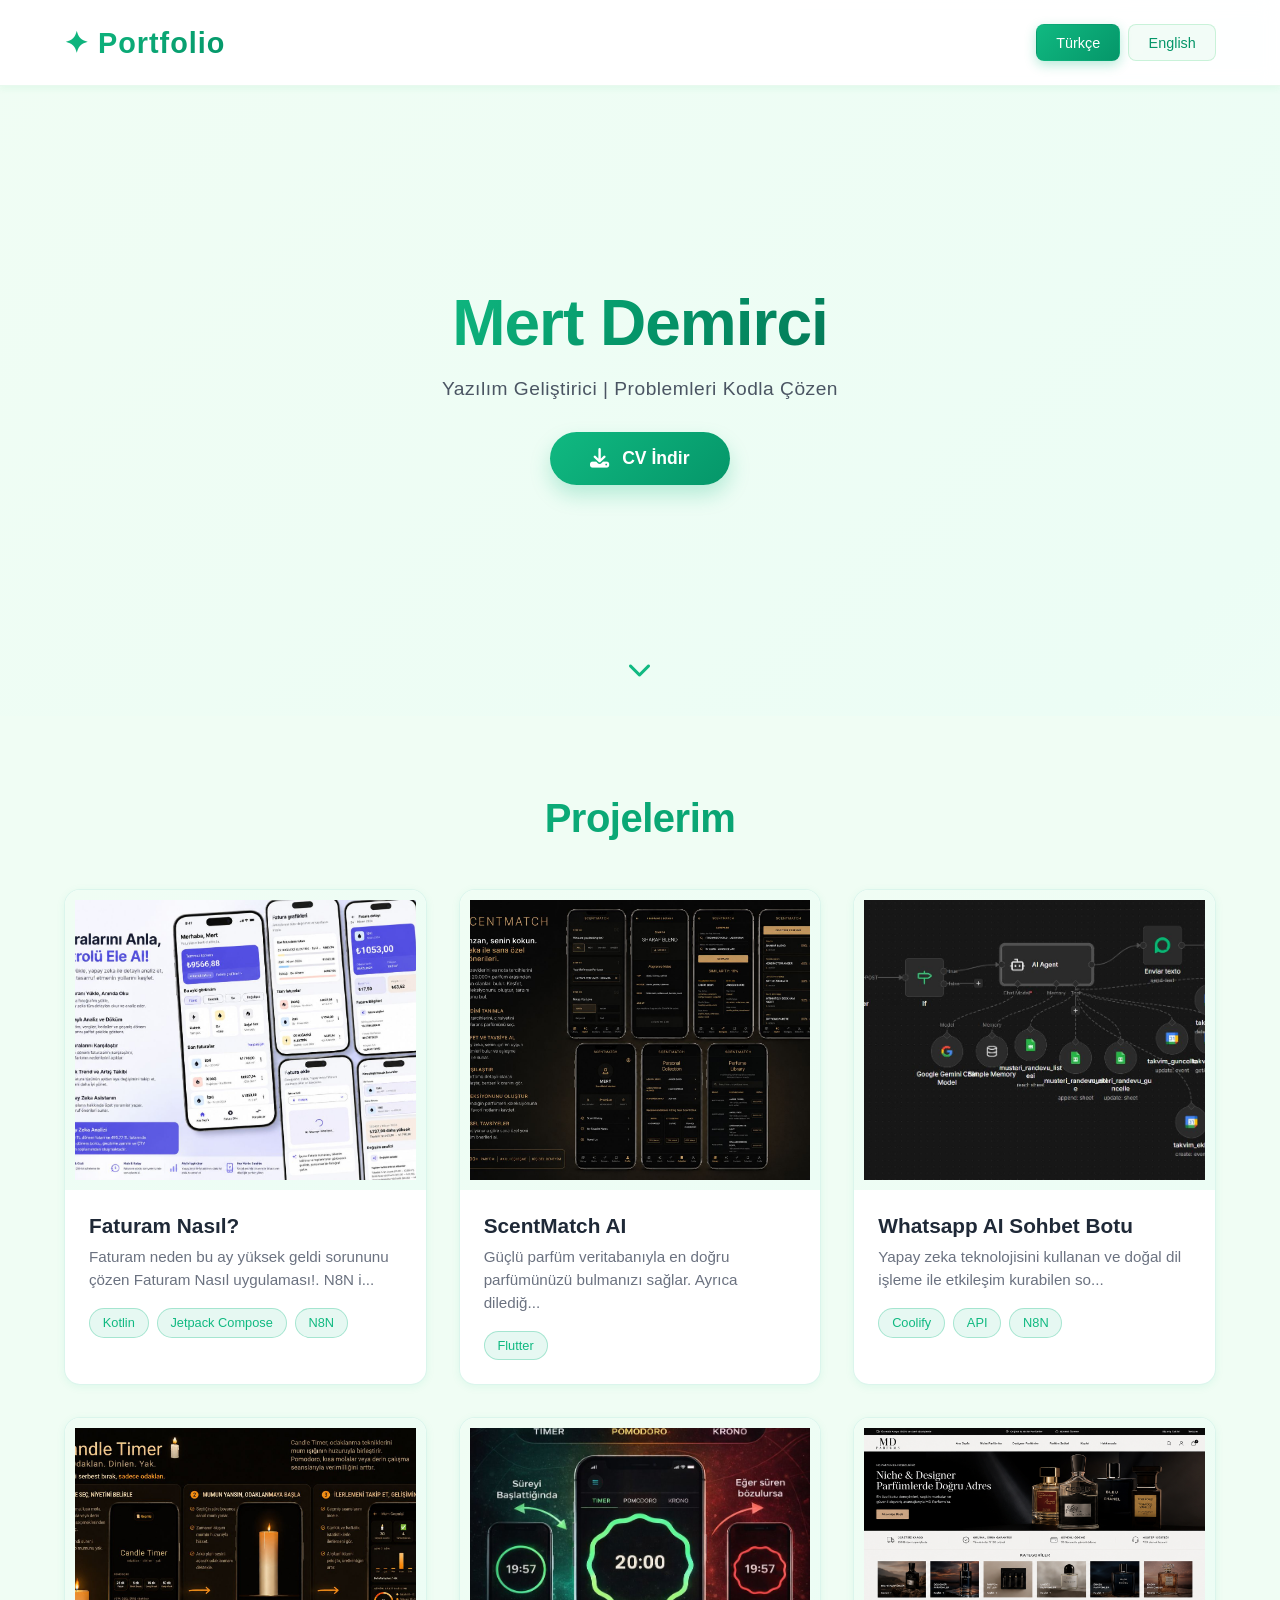
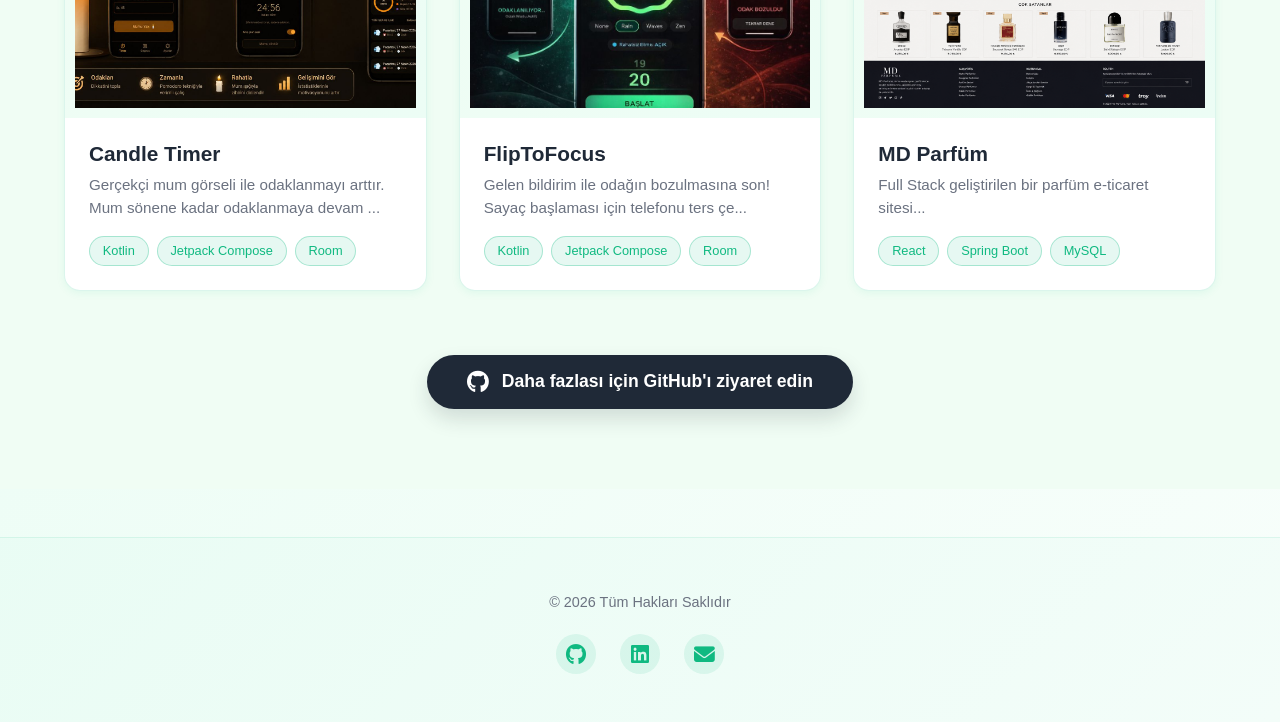
==== commit 0b52ac89: "Update CV download link in index.html" ====
--- a/index.html
+++ b/index.html
@@ -550,7 +550,7 @@
             <h1 id="heroName">Adınız</h1>
             <p id="heroSubtitle">Yazılım Geliştirici | Problemleri Kodla Çözen</p>
             
-            <a href="/cv.pdf" download="Mert_Demirci_CV.pdf" class="cv-btn">
+            <a href="/mertcv.pdf" download="Mert_Demirci_CV.pdf" class="cv-btn">
                 <i class="fas fa-download"></i>
                 <span id="cvBtnText">CV İndir</span>
             </a>
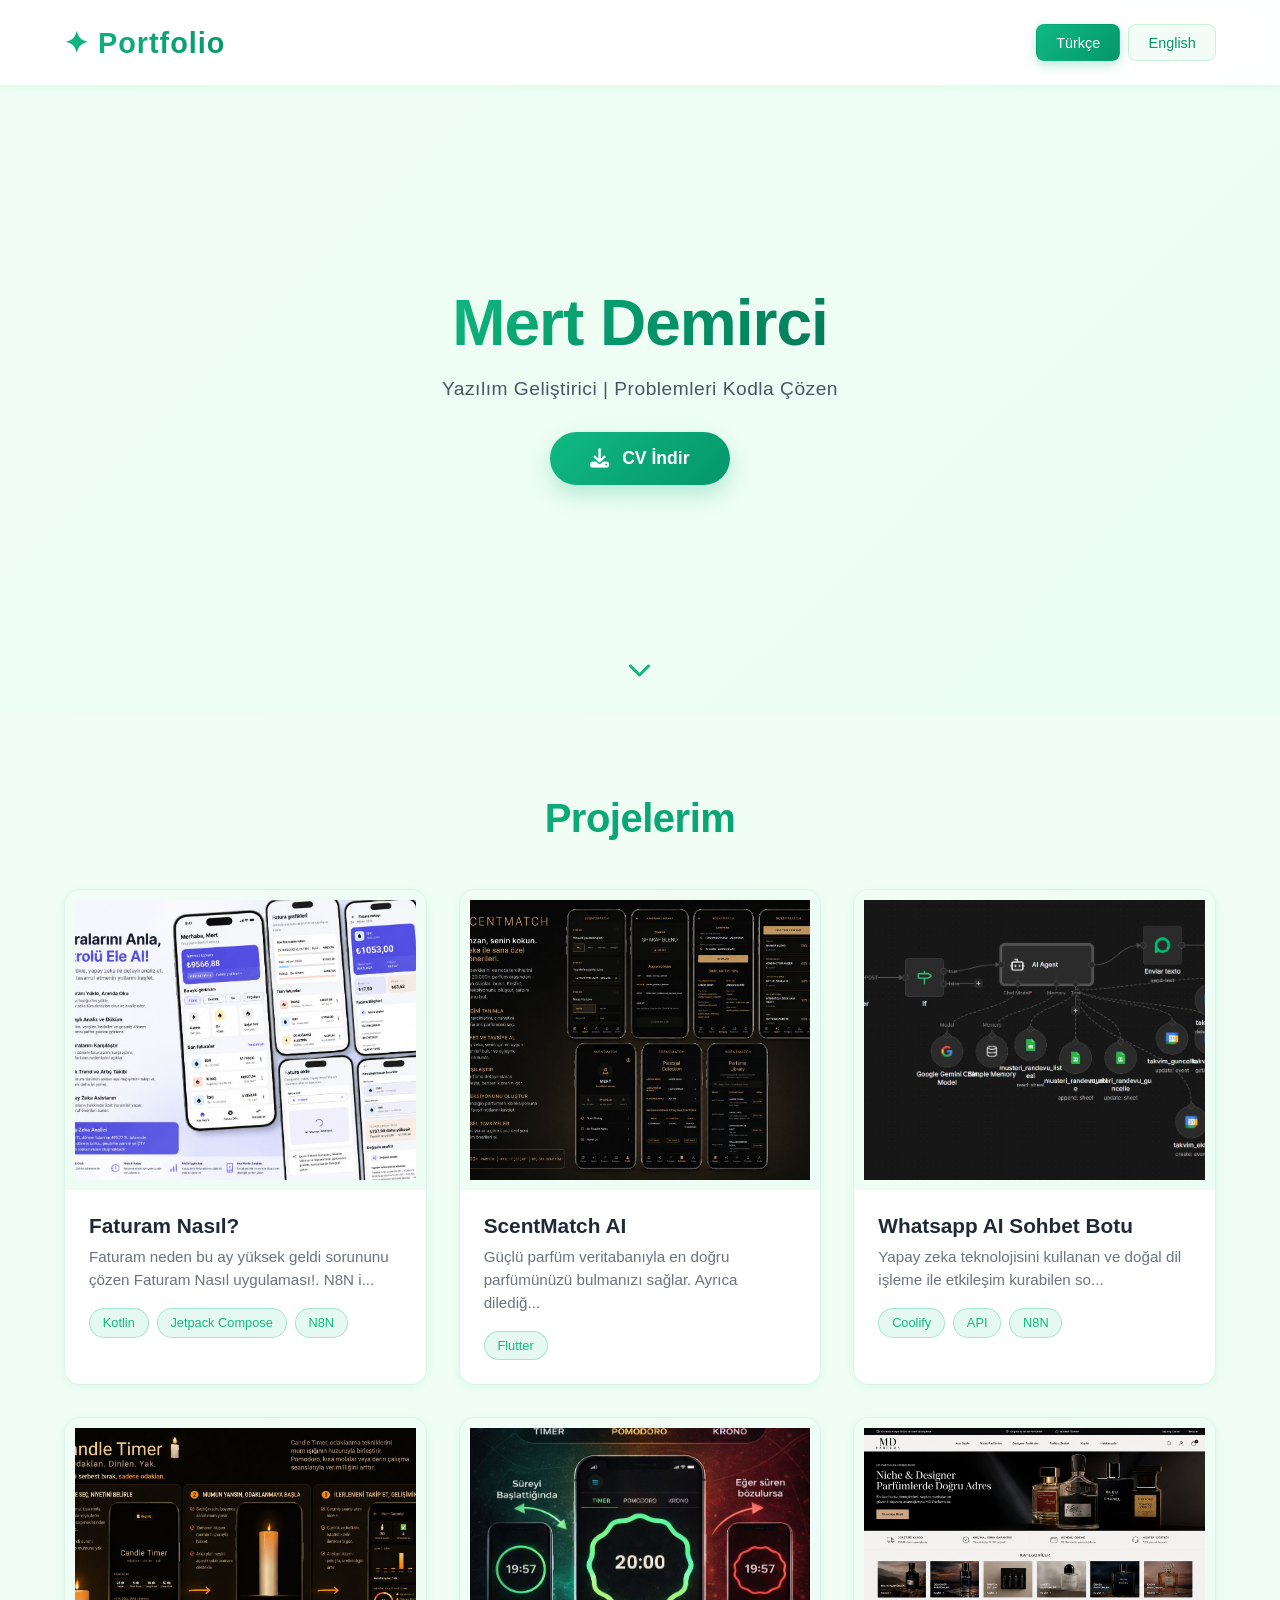
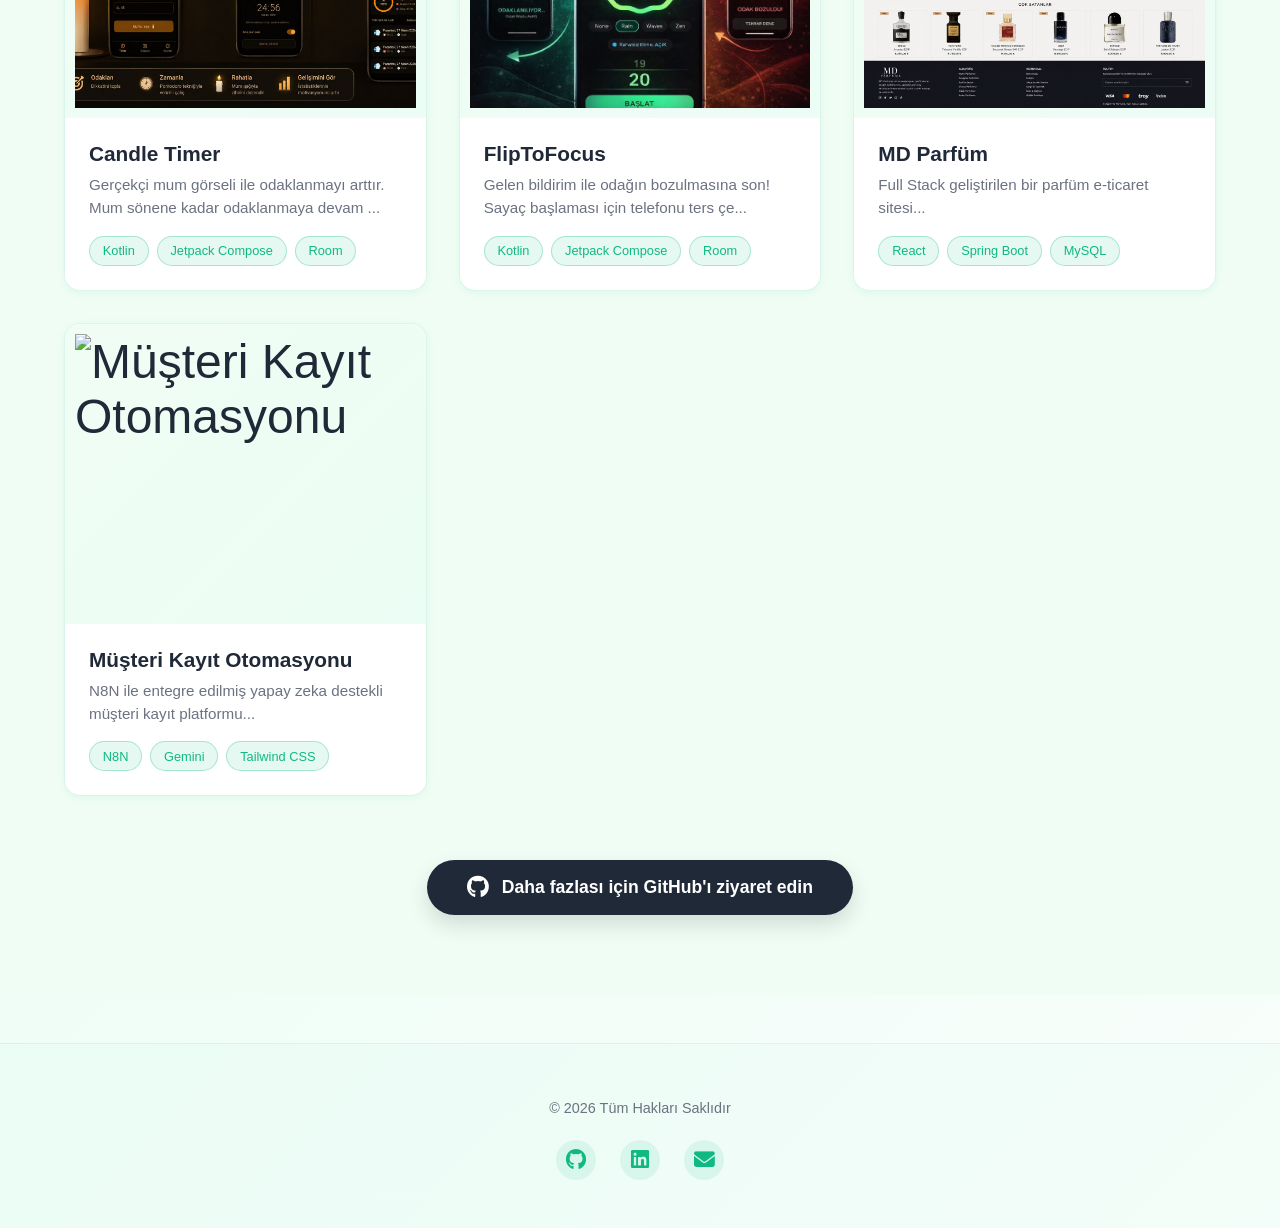
==== commit 28b49ada: "Update index.html" ====
--- a/index.html
+++ b/index.html
@@ -614,7 +614,9 @@
                     <div class="modal-links">
                         <a class="modal-btn modal-btn-primary" id="githubLink" target="_blank" style="flex: 1;">
                             <i class="fab fa-github"></i>
-                            <span id="githubText">GitHub Deposu</span>
+                            <span id="githubText">GitHub
+                            
+                            </span>
                         </a>
                     </div>
                 </div>
@@ -633,7 +635,7 @@
                 techLabel: 'Kullanılan Teknolojiler',
                 featuresLabel: 'Özellikler',
                 linksLabel: 'Bağlantılar',
-                githubText: 'GitHub Deposu',
+                githubText: 'GitHub',
                 moreGithubText: "Daha fazlası için GitHub'ı ziyaret edin"
             },
             en: {
@@ -723,6 +725,18 @@
                 featuresEn: 'User Friendly Design',
                 github: 'https://github.com/mertdemirci04/mdparfums',
             },
+            {
+                id: 7,
+                name: 'Müşteri Kayıt Otomasyonu',
+                nameEn: 'Customer Registration Automation',
+                image: '/register.jpg',
+                description: 'N8N ile entegre edilmiş yapay zeka destekli müşteri kayıt platformu',
+                descriptionEn: 'AI-powered customer registration platform integrated with N8N.',
+                technologies: ['N8N','Gemini','Tailwind CSS'],
+                features: 'Otomatik Google Sheets kayıt oluşturma, Link üzerinden kitap analizi',
+                featuresEn: 'Automatic Google Sheets record creation, book analysis via link.',
+                github: 'https://github.com/mertdemirci04/Customer-Registration-Automations',
+            }
         ];
 
         let currentLanguage = 'tr';
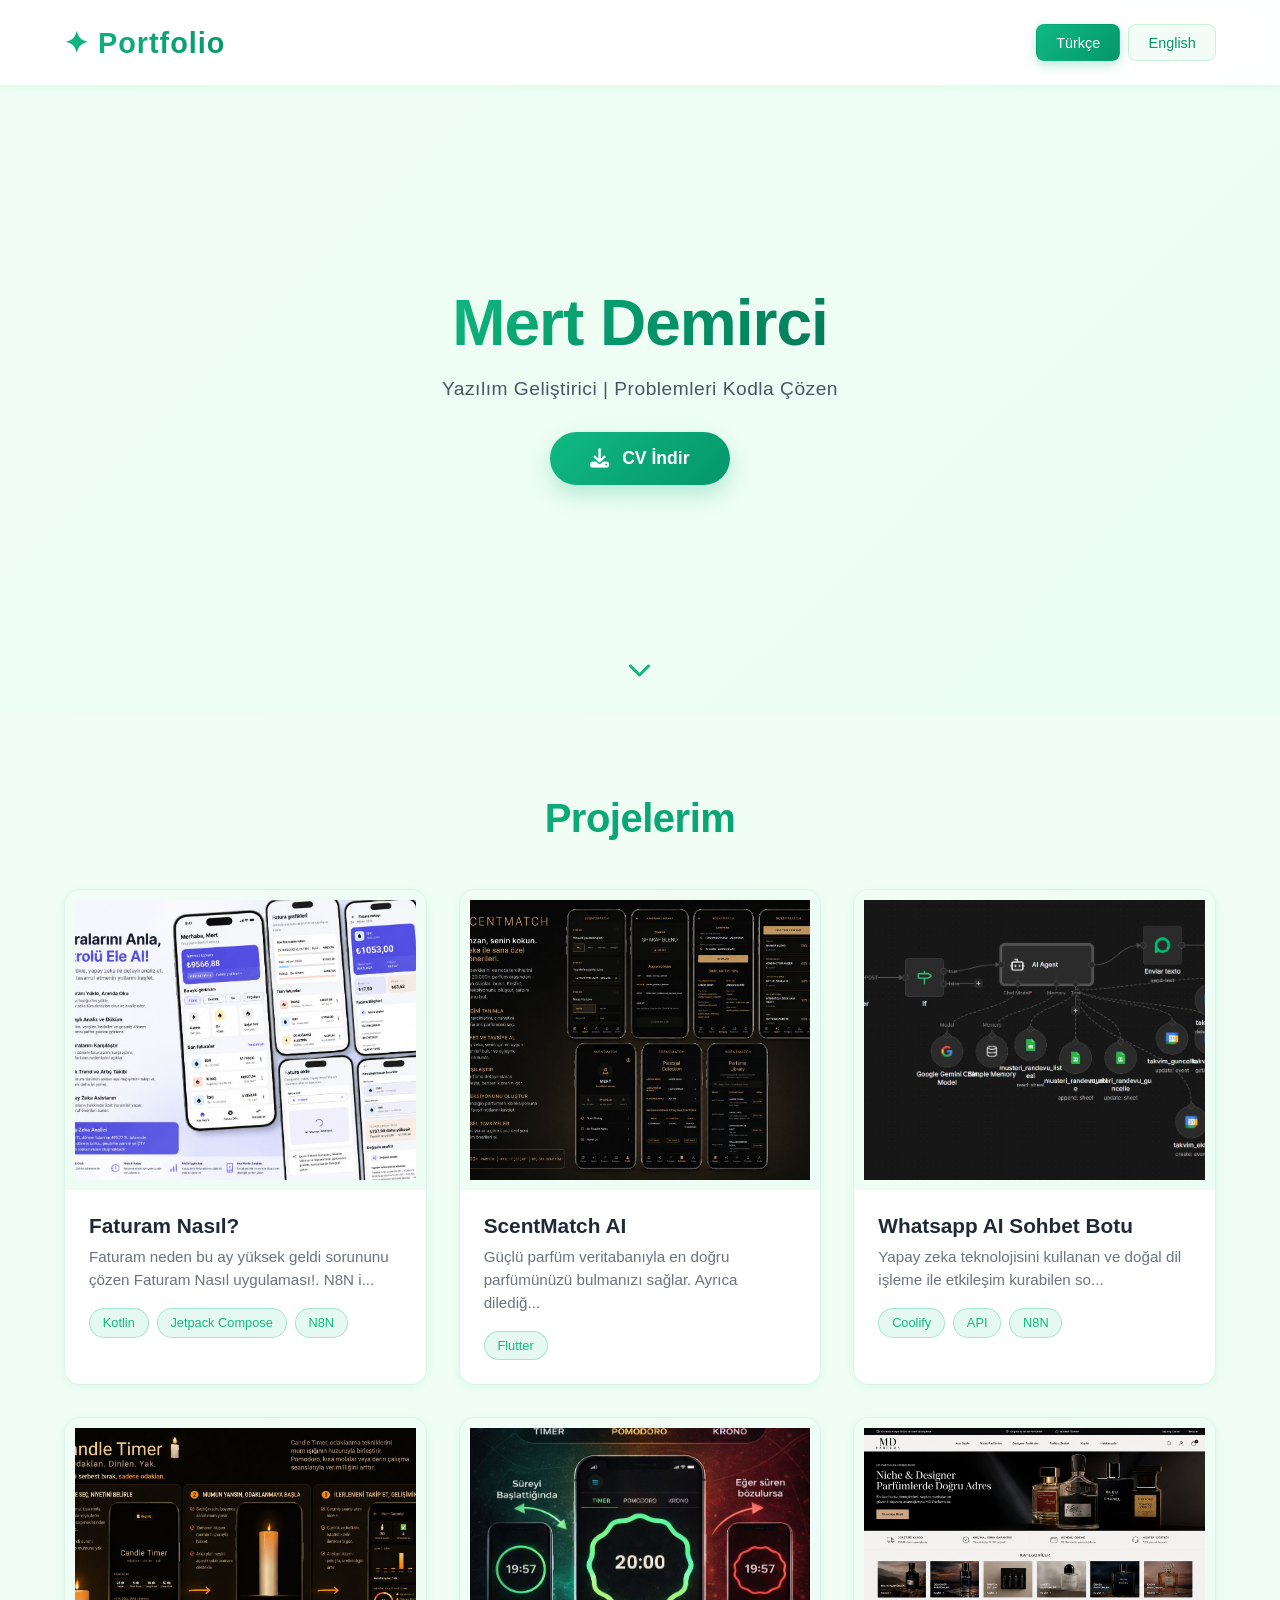
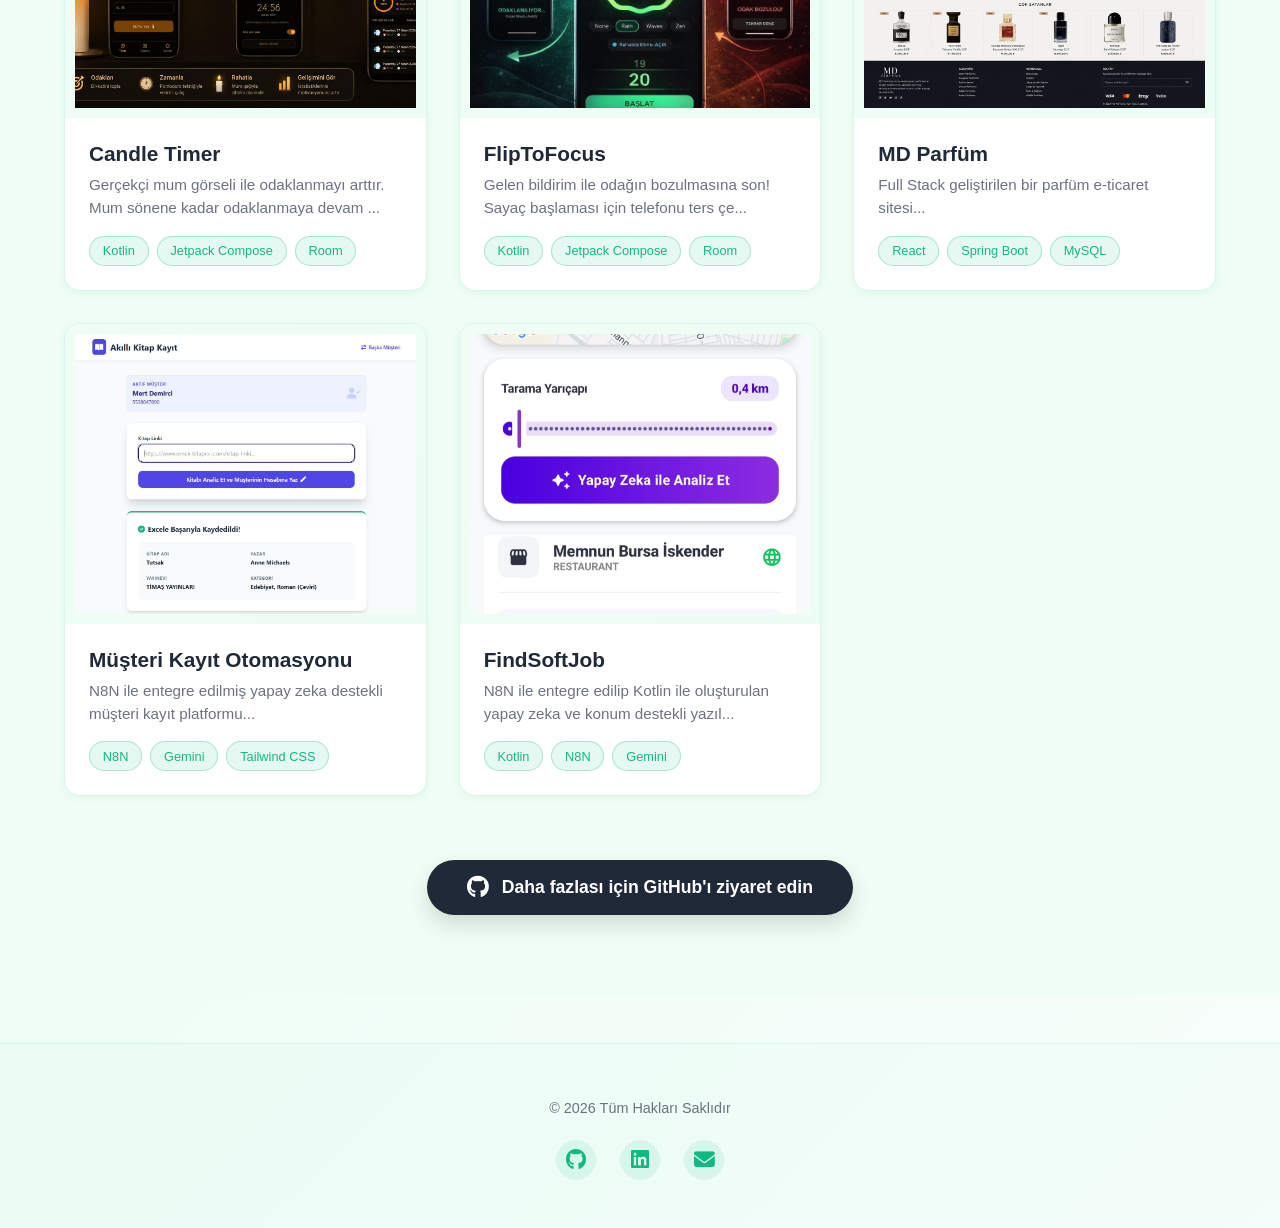
==== commit b557b224: "Update index.html" ====
--- a/index.html
+++ b/index.html
@@ -736,7 +736,20 @@
                 features: 'Otomatik Google Sheets kayıt oluşturma, Link üzerinden kitap analizi',
                 featuresEn: 'Automatic Google Sheets record creation, book analysis via link.',
                 github: 'https://github.com/mertdemirci04/Customer-Registration-Automations',
-            }
+            },
+            {
+                id: 8,
+                name: 'FindSoftJob',
+                nameEn: 'FindSoftJob',
+                image: '/findsoftjob.jpg',
+                description: 'N8N ile entegre edilip Kotlin ile oluşturulan yapay zeka ve konum destekli yazılım satış fikri uygulaması',
+                descriptionEn: 'N8N integrated solutions: Implementing the idea of ​​selling AI and spatially-aided software with Kotlin.',
+                technologies: ['Kotlin','N8N','Gemini','Google SDK'],
+                features: 'Kişiselleştirilebilir konum uzaklık ayarı, birden fazla satış fikri, gelişmiş gemini yapay zeka',
+                featuresEn: 'Customizable location distance setting, multiple sales ideas, advanced Gemini AI.',
+                github: 'https://github.com/mertdemirci04/FindSoftJob',
+            },
+            
         ];
 
         let currentLanguage = 'tr';
